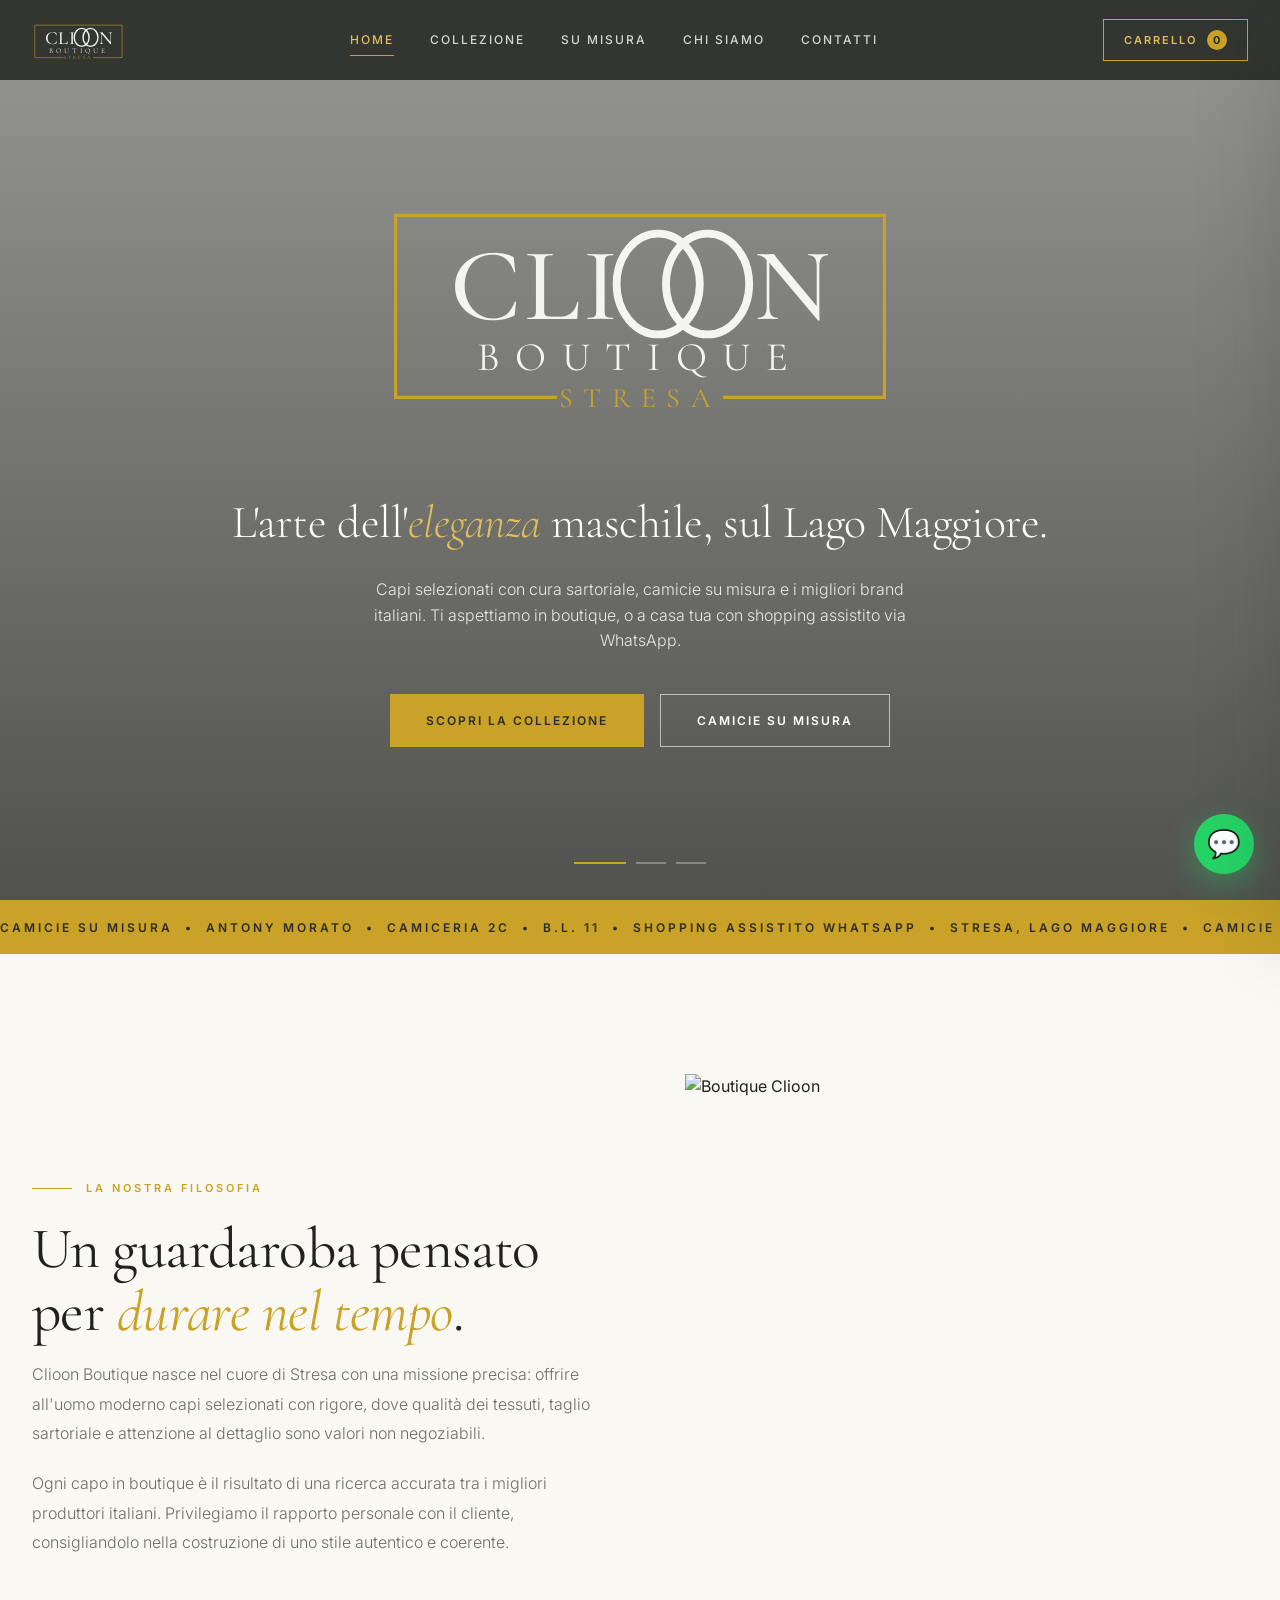
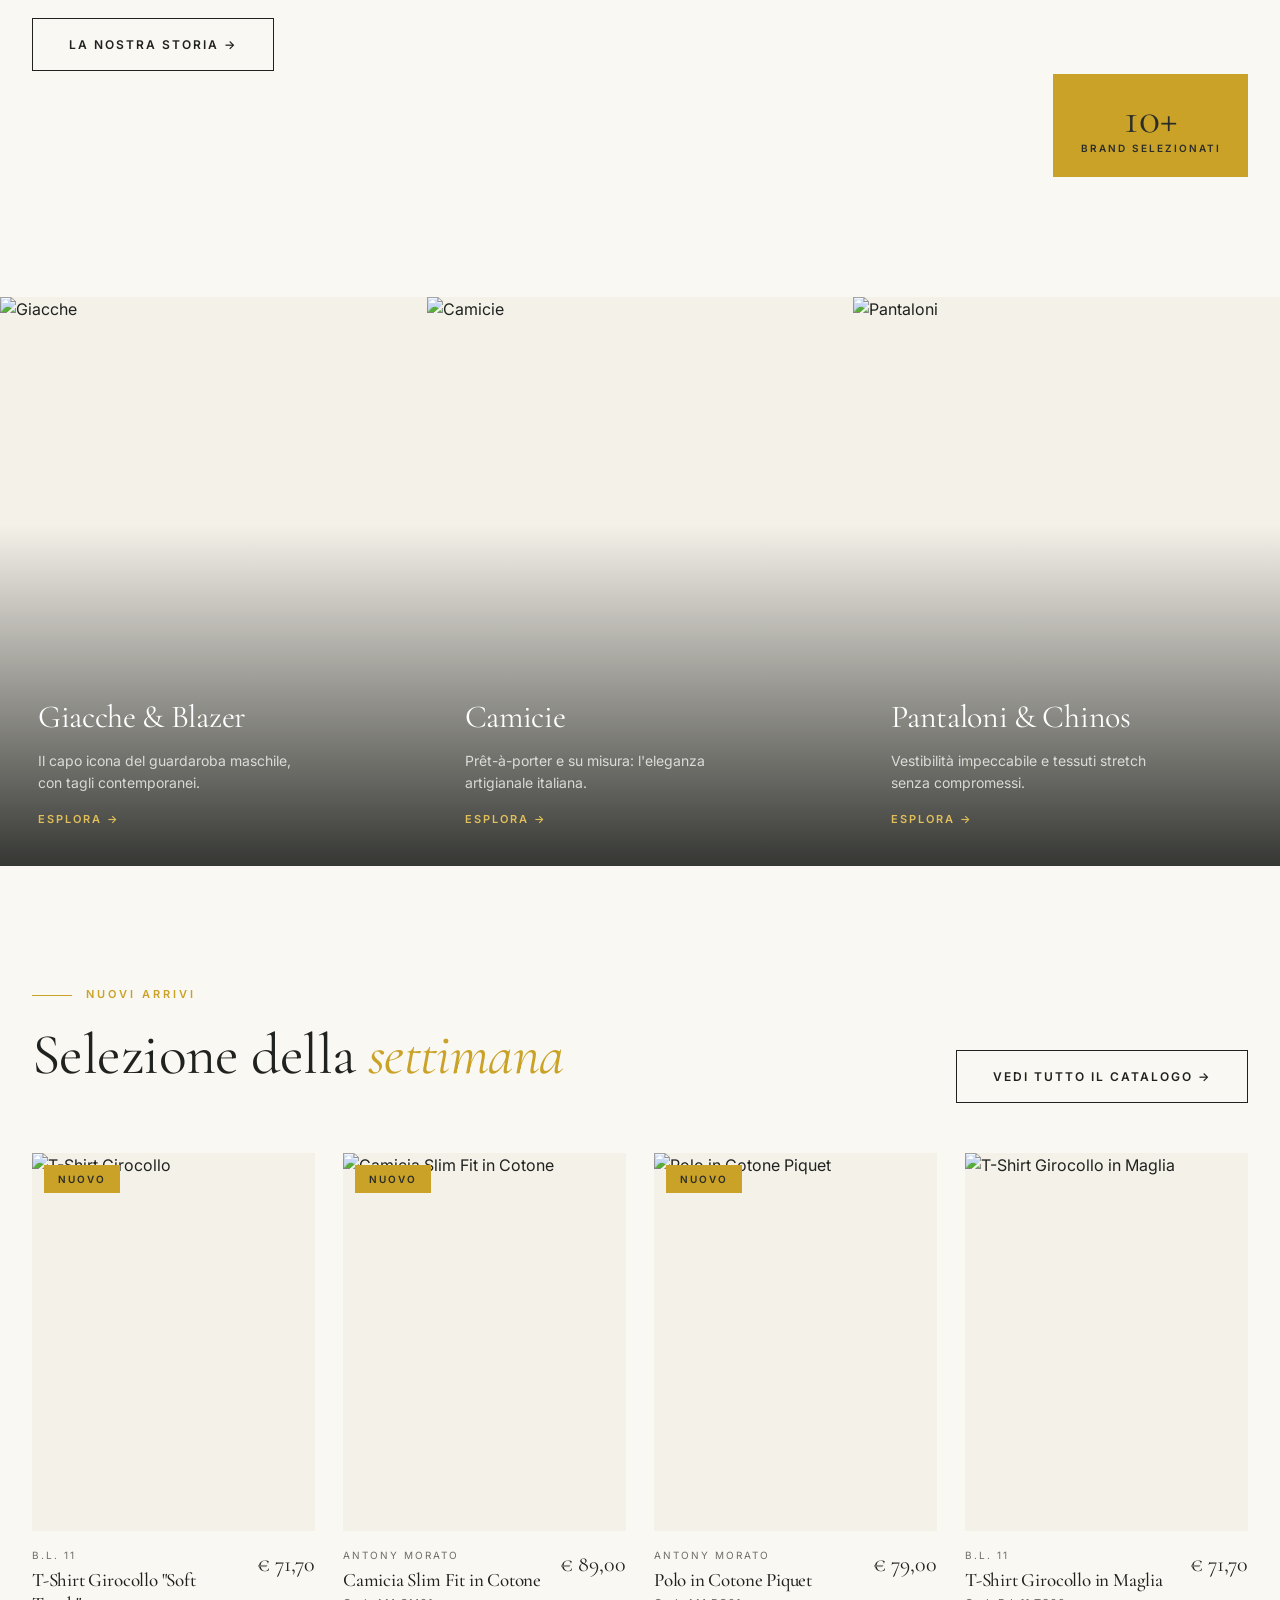
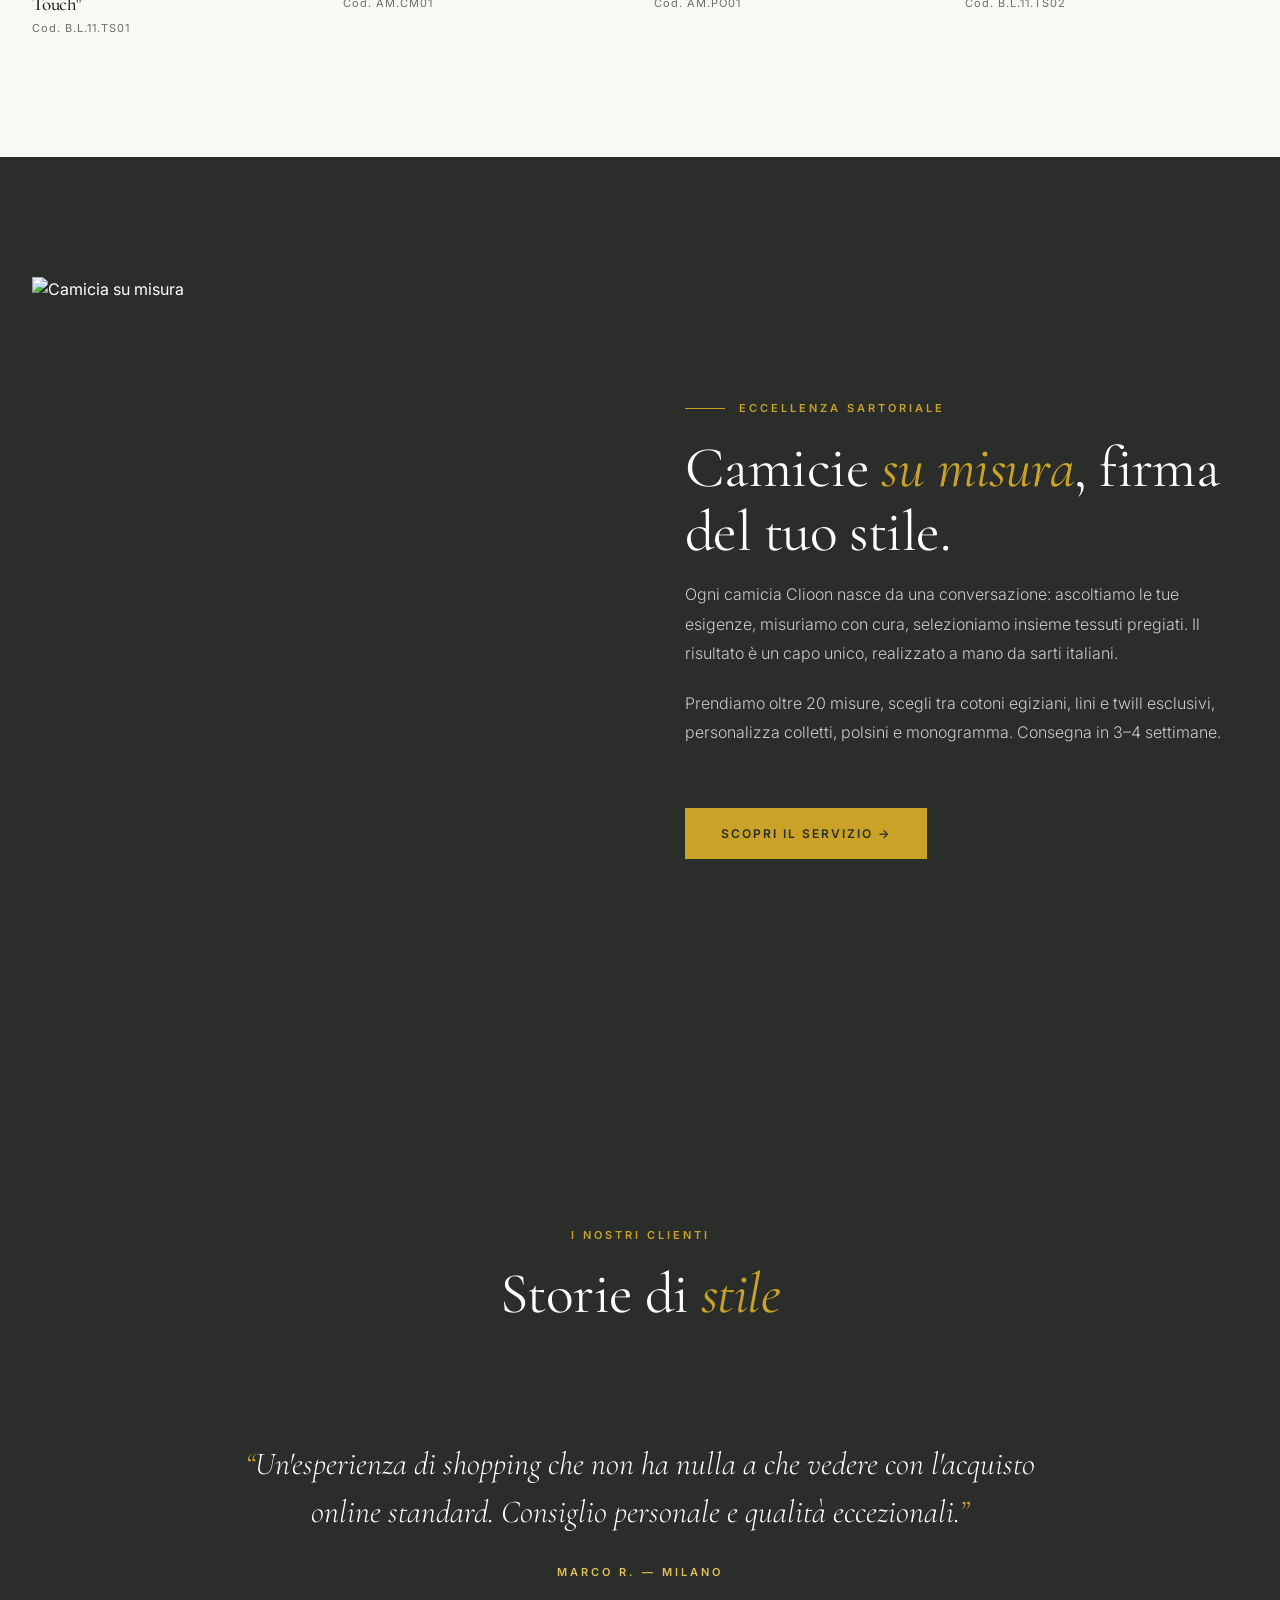
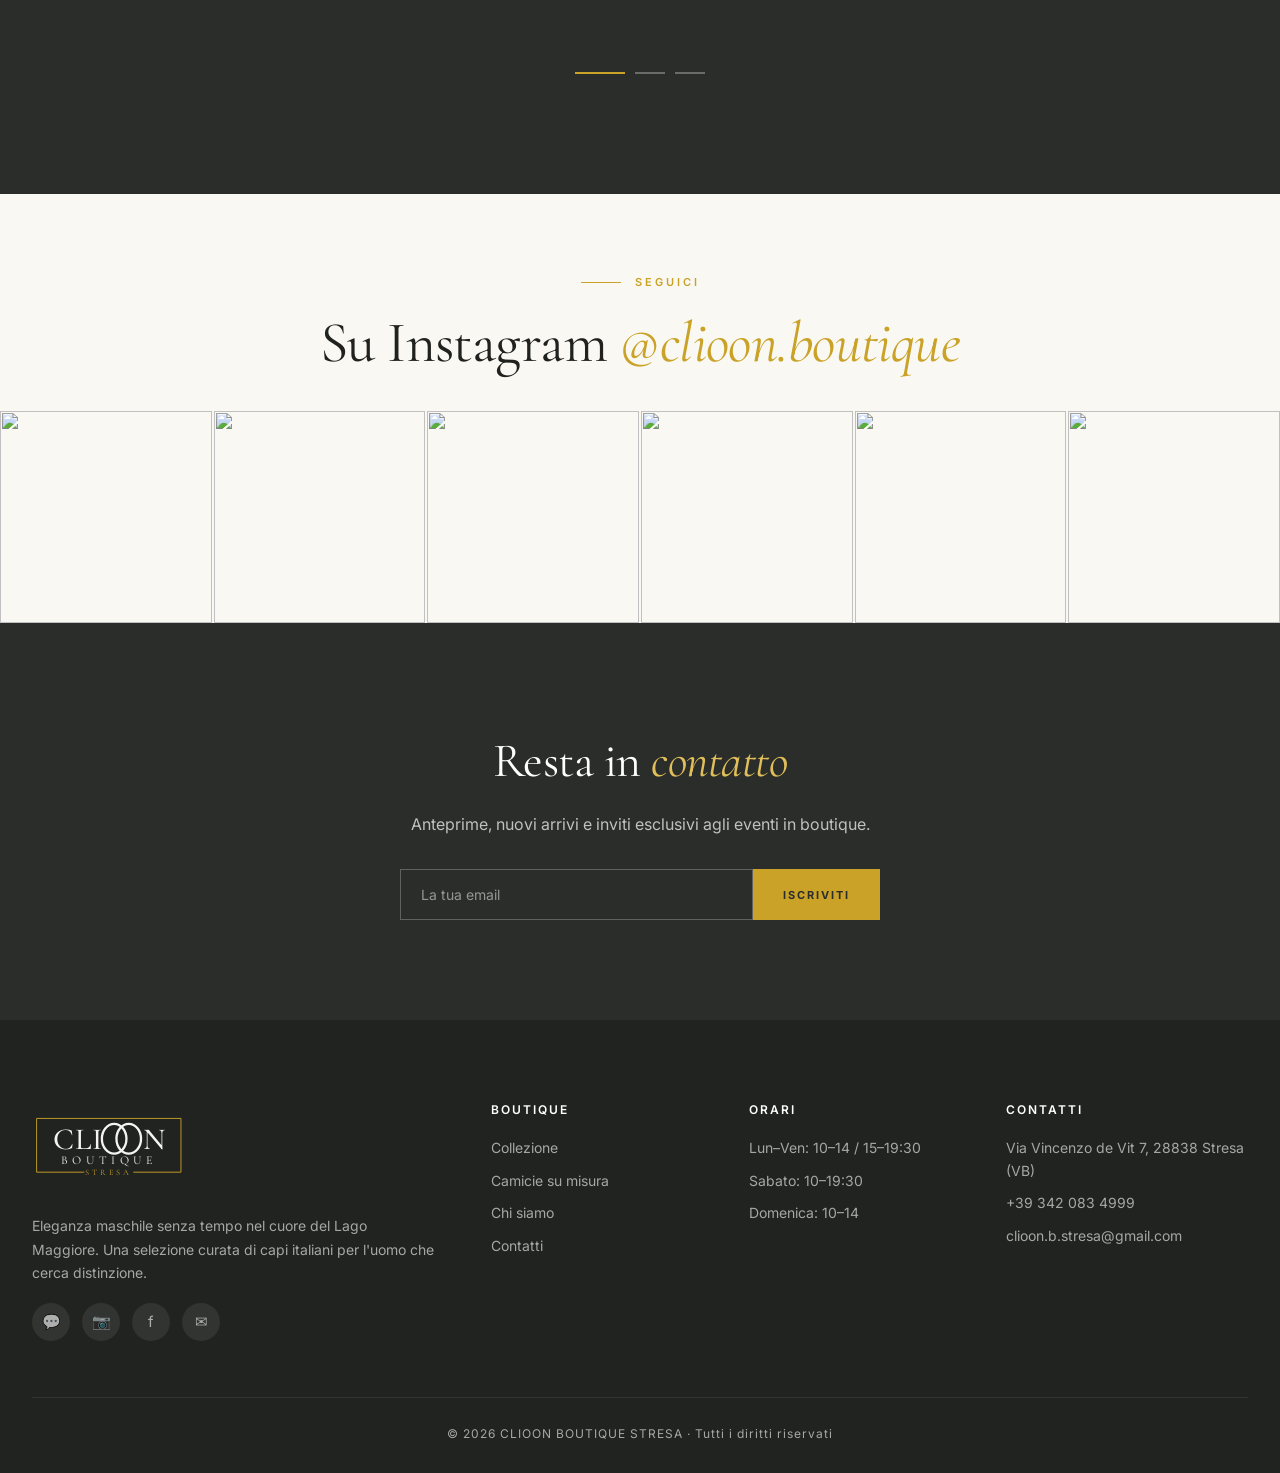
==== index.html @ 9f64870f "Sito Clioon Boutique" ====
<!DOCTYPE html>
<html lang="it">
<head>
<meta charset="UTF-8"><meta name="viewport" content="width=device-width, initial-scale=1.0">
<title>Clioon Boutique Stresa — Eleganza Maschile sul Lago Maggiore</title>
<meta name="description" content="Clioon Boutique a Stresa: camicie su misura, Antony Morato, Camiceria 2C. Shopping assistito via WhatsApp.">
<link rel="preconnect" href="https://fonts.googleapis.com"><link rel="preconnect" href="https://fonts.gstatic.com" crossorigin>
<link href="https://fonts.googleapis.com/css2?family=Cormorant+Garamond:ital,wght@0,300;0,400;0,500;0,600;1,400&family=Inter:wght@300;400;500;600;700&display=swap" rel="stylesheet">
<link rel="stylesheet" href="css/style.css">
</head>
<body data-page="home">

<header class="hero">
  <div class="hero-slide active" style="background-image:url('https://images.unsplash.com/photo-1490114538077-0a7f8cb49891?w=1920&auto=format&fit=crop&q=80')"></div>
  <div class="hero-slide" style="background-image:url('https://images.unsplash.com/photo-1617137968427-85924c800a22?w=1920&auto=format&fit=crop&q=80')"></div>
  <div class="hero-slide" style="background-image:url('https://images.unsplash.com/photo-1558769132-cb1aea458c5e?w=1920&auto=format&fit=crop&q=80')"></div>
  <div class="container hero-content">
    <div class="hero-logo" data-logo></div>
    <h1>L'arte dell'<em>eleganza</em> maschile, sul Lago Maggiore.</h1>
    <p>Capi selezionati con cura sartoriale, camicie su misura e i migliori brand italiani. Ti aspettiamo in boutique, o a casa tua con shopping assistito via WhatsApp.</p>
    <div class="hero-buttons">
      <a href="shop.html" class="btn btn-gold">Scopri la Collezione</a>
      <a href="su-misura.html" class="btn btn-outline-w">Camicie su Misura</a>
    </div>
  </div>
  <div class="hero-indicator" id="heroIndicator"><span class="active"></span><span></span><span></span></div>
</header>

<div class="marquee"><div class="marquee-track">
  Camicie su misura &nbsp;•&nbsp; Antony Morato &nbsp;•&nbsp; Camiceria 2C &nbsp;•&nbsp; B.L. 11 &nbsp;•&nbsp; Shopping assistito WhatsApp &nbsp;•&nbsp; Stresa, Lago Maggiore &nbsp;•&nbsp;
  Camicie su misura &nbsp;•&nbsp; Antony Morato &nbsp;•&nbsp; Camiceria 2C &nbsp;•&nbsp; B.L. 11 &nbsp;•&nbsp; Shopping assistito WhatsApp &nbsp;•&nbsp; Stresa, Lago Maggiore &nbsp;•&nbsp;
</div></div>

<section class="section reveal">
  <div class="container split">
    <div class="split-text">
      <span class="eyebrow-line">La nostra filosofia</span>
      <h2 class="section-title">Un guardaroba pensato per <em>durare nel tempo</em>.</h2>
      <p>Clioon Boutique nasce nel cuore di Stresa con una missione precisa: offrire all'uomo moderno capi selezionati con rigore, dove qualità dei tessuti, taglio sartoriale e attenzione al dettaglio sono valori non negoziabili.</p>
      <p>Ogni capo in boutique è il risultato di una ricerca accurata tra i migliori produttori italiani. Privilegiamo il rapporto personale con il cliente, consigliandolo nella costruzione di uno stile autentico e coerente.</p>
      <a href="chi-siamo.html" class="btn btn-ghost mt40">La nostra storia →</a>
    </div>
    <div class="split-img">
      <img src="https://images.unsplash.com/photo-1507680434567-5739c013f6e9?w=900&auto=format&fit=crop&q=80" alt="Boutique Clioon">
      <div class="split-badge"><div class="big">10+</div><div class="small">Brand Selezionati</div></div>
    </div>
  </div>
</section>

<section class="reveal" style="background:var(--cream)">
  <div class="pillars">
    <a class="pillar" href="shop.html?cat=Giacche">
      <img src="https://images.unsplash.com/photo-1594938298603-c8148c4dae35?w=800&auto=format&fit=crop&q=80" alt="Giacche">
      <div class="pillar-overlay"><h3>Giacche & Blazer</h3><p>Il capo icona del guardaroba maschile, con tagli contemporanei.</p><span class="pillar-link">Esplora</span></div></a>
    <a class="pillar" href="shop.html?cat=Camicie">
      <img src="https://images.unsplash.com/photo-1603252109303-2751441dd157?w=800&auto=format&fit=crop&q=80" alt="Camicie">
      <div class="pillar-overlay"><h3>Camicie</h3><p>Prêt-à-porter e su misura: l'eleganza artigianale italiana.</p><span class="pillar-link">Esplora</span></div></a>
    <a class="pillar" href="shop.html?cat=Pantaloni">
      <img src="https://images.unsplash.com/photo-1473966968600-fa801b869a1a?w=800&auto=format&fit=crop&q=80" alt="Pantaloni">
      <div class="pillar-overlay"><h3>Pantaloni & Chinos</h3><p>Vestibilità impeccabile e tessuti stretch senza compromessi.</p><span class="pillar-link">Esplora</span></div></a>
  </div>
</section>

<section class="section reveal">
  <div class="container">
    <div style="display:flex;justify-content:space-between;align-items:flex-end;flex-wrap:wrap;gap:20px;margin-bottom:50px">
      <div><span class="eyebrow-line">Nuovi arrivi</span><h2 class="section-title">Selezione della <em>settimana</em></h2></div>
      <a href="shop.html" class="btn btn-ghost">Vedi tutto il catalogo →</a>
    </div>
    <div class="products-grid" id="featuredGrid"></div>
  </div>
</section>

<section class="section reveal" style="background:var(--charcoal);color:#fff">
  <div class="container split">
    <div class="split-img"><img src="https://images.unsplash.com/photo-1598033129183-c4f50c736f10?w=900&auto=format&fit=crop&q=80" alt="Camicia su misura"></div>
    <div class="split-text">
      <span class="eyebrow-line">Eccellenza sartoriale</span>
      <h2 class="section-title" style="color:#fff">Camicie <em>su misura</em>, firma del tuo stile.</h2>
      <p style="color:rgba(255,255,255,.75)">Ogni camicia Clioon nasce da una conversazione: ascoltiamo le tue esigenze, misuriamo con cura, selezioniamo insieme tessuti pregiati. Il risultato è un capo unico, realizzato a mano da sarti italiani.</p>
      <p style="color:rgba(255,255,255,.75)">Prendiamo oltre 20 misure, scegli tra cotoni egiziani, lini e twill esclusivi, personalizza colletti, polsini e monogramma. Consegna in 3–4 settimane.</p>
      <a href="su-misura.html" class="btn btn-gold mt40">Scopri il servizio →</a>
    </div>
  </div>
</section>

<section class="section testimonials reveal">
  <div class="container">
    <span class="eyebrow">I nostri clienti</span>
    <h2 class="section-title" style="color:#fff">Storie di <em>stile</em></h2>
    <div class="testimonial-slider mt60">
      <div class="testimonial active"><p class="testimonial-quote">Un'esperienza di shopping che non ha nulla a che vedere con l'acquisto online standard. Consiglio personale e qualità eccezionali.</p><div class="testimonial-author">Marco R. — Milano</div></div>
      <div class="testimonial"><p class="testimonial-quote">Tre camicie su misura: vestibilità perfetta, tessuti e cura dei dettagli al di sopra delle aspettative.</p><div class="testimonial-author">Alessandro T. — Torino</div></div>
      <div class="testimonial"><p class="testimonial-quote">La boutique è un'oasi di buon gusto. Capi di questa qualità con un servizio così attento sono una rarità.</p><div class="testimonial-author">Davide B. — Stresa</div></div>
    </div>
    <div class="t-dots" id="tDots"><span class="active"></span><span></span><span></span></div>
  </div>
</section>

<section class="reveal" style="padding-top:80px">
  <div class="container center" style="margin-bottom:36px">
    <span class="eyebrow-line" style="justify-content:center">Seguici</span>
    <h2 class="section-title">Su Instagram <em>@clioon.boutique</em></h2>
  </div>
  <div class="insta-grid">
    <a class="insta-item" href="https://www.instagram.com/clioon.boutique/" target="_blank"><img src="https://images.unsplash.com/photo-1617137968427-85924c800a22?w=500&auto=format&fit=crop&q=80" alt=""></a>
    <a class="insta-item" href="https://www.instagram.com/clioon.boutique/" target="_blank"><img src="https://images.unsplash.com/photo-1552374196-1ab2a1c593e8?w=500&auto=format&fit=crop&q=80" alt=""></a>
    <a class="insta-item" href="https://www.instagram.com/clioon.boutique/" target="_blank"><img src="https://images.unsplash.com/photo-1593030761757-71fae45fa0e7?w=500&auto=format&fit=crop&q=80" alt=""></a>
    <a class="insta-item" href="https://www.instagram.com/clioon.boutique/" target="_blank"><img src="https://images.unsplash.com/photo-1594938298603-c8148c4dae35?w=500&auto=format&fit=crop&q=80" alt=""></a>
    <a class="insta-item" href="https://www.instagram.com/clioon.boutique/" target="_blank"><img src="https://images.unsplash.com/photo-1603252109303-2751441dd157?w=500&auto=format&fit=crop&q=80" alt=""></a>
    <a class="insta-item" href="https://www.instagram.com/clioon.boutique/" target="_blank"><img src="https://images.unsplash.com/photo-1620012253295-c15cc3e6f606?w=500&auto=format&fit=crop&q=80" alt=""></a>
  </div>
</section>

<section class="newsletter reveal">
  <div class="container">
    <h2>Resta in <em>contatto</em></h2>
    <p>Anteprime, nuovi arrivi e inviti esclusivi agli eventi in boutique.</p>
    <form class="newsletter-form" id="newsletterForm"><input type="email" placeholder="La tua email" required><button type="submit">Iscriviti</button></form>
  </div>
</section>

<script src="js/data.js"></script><script src="js/app.js"></script>
</body>
</html>
---- css/style.css ----
:root{
  --charcoal:#2b2d2a; --charcoal-2:#212320; --ink:#20221f;
  --gold:#c9a227; --gold-2:#e0be5a; --gold-dark:#a5851e;
  --cream:#f4f1e9; --paper:#faf8f2; --white:#ffffff;
  --gray:#6f6d68; --line:rgba(32,34,31,.1);
  --shadow-sm:0 4px 14px rgba(32,34,31,.06);
  --shadow-md:0 12px 40px rgba(32,34,31,.10);
  --shadow-lg:0 30px 80px rgba(32,34,31,.2);
}
*{box-sizing:border-box;margin:0;padding:0}
html{scroll-behavior:smooth}
body{font-family:'Inter',sans-serif;color:var(--ink);background:var(--paper);line-height:1.6;overflow-x:hidden}
h1,h2,h3,h4{font-family:'Cormorant Garamond',serif;font-weight:400;letter-spacing:-.01em}
a{color:inherit;text-decoration:none;transition:color .2s}
img{max-width:100%;display:block}
.container{max-width:1360px;margin:0 auto;padding:0 32px}
.eyebrow{display:inline-block;font-size:11px;letter-spacing:3px;text-transform:uppercase;color:var(--gold);font-weight:600;margin-bottom:18px}
.eyebrow-line{display:flex;align-items:center;gap:14px;font-size:11px;letter-spacing:3px;text-transform:uppercase;color:var(--gold);font-weight:600;margin-bottom:20px}
.eyebrow-line::before{content:"";width:40px;height:1px;background:var(--gold)}
.section{padding:120px 0}
.section-title{font-size:clamp(36px,4.5vw,58px);line-height:1.1;margin-bottom:16px}
.section-title em{color:var(--gold);font-style:italic}
.section-sub{color:var(--gray);max-width:560px;font-weight:300}

/* ============ NAV ============ */
.nav{position:fixed;top:0;left:0;right:0;z-index:100;background:rgba(43,45,42,.92);backdrop-filter:blur(14px);padding:14px 0;transition:all .35s}
.nav.scrolled{background:rgba(33,35,32,.98);box-shadow:var(--shadow-md)}
.nav-inner{display:flex;align-items:center;justify-content:space-between;gap:20px}
.nav-logo img,.nav-logo svg{height:52px;width:auto;display:block}
.nav-links{display:flex;gap:36px}
.nav-links a{color:rgba(255,255,255,.8);font-size:12px;font-weight:500;letter-spacing:2px;text-transform:uppercase;position:relative;padding:6px 0}
.nav-links a::after{content:"";position:absolute;bottom:0;left:0;width:0;height:1px;background:var(--gold);transition:width .3s}
.nav-links a:hover,.nav-links a.active{color:var(--gold-2)}
.nav-links a:hover::after,.nav-links a.active::after{width:100%}
.nav-right{display:flex;align-items:center;gap:14px}
.cart-btn{background:transparent;border:1px solid var(--gold);color:var(--gold-2);padding:10px 20px;font-size:11px;font-weight:600;letter-spacing:2px;text-transform:uppercase;cursor:pointer;display:flex;align-items:center;gap:10px;transition:all .3s;font-family:inherit}
.cart-btn:hover{background:var(--gold);color:var(--charcoal)}
.cart-count{background:var(--gold);color:var(--charcoal);border-radius:50%;min-width:20px;height:20px;display:inline-flex;align-items:center;justify-content:center;font-size:11px;font-weight:700}
.menu-toggle{display:none;background:none;border:none;cursor:pointer;width:34px;height:26px;position:relative}
.menu-toggle span{position:absolute;left:0;right:0;height:2px;background:var(--gold-2);transition:all .3s}
.menu-toggle span:nth-child(1){top:2px}.menu-toggle span:nth-child(2){top:12px}.menu-toggle span:nth-child(3){top:22px}
.mmenu{position:fixed;inset:0;background:var(--charcoal-2);z-index:150;display:flex;flex-direction:column;align-items:center;justify-content:center;gap:8px;opacity:0;pointer-events:none;transition:opacity .35s}
.mmenu.open{opacity:1;pointer-events:all}
.mmenu a{color:var(--white);font-family:'Cormorant Garamond',serif;font-size:34px;padding:10px}
.mmenu a.active{color:var(--gold)}
.mmenu .mmenu-wa{margin-top:26px}
.mmenu-close{position:absolute;top:22px;right:26px;background:none;border:none;color:var(--gold-2);font-size:34px;cursor:pointer}

/* ============ HERO ============ */
.hero{height:100vh;min-height:680px;position:relative;overflow:hidden;color:var(--white);display:flex;align-items:center}
.hero-slide{position:absolute;inset:0;background-size:cover;background-position:center;opacity:0;transition:opacity 1.6s ease}
.hero-slide.active{opacity:1}
.hero-slide::after{content:"";position:absolute;inset:0;background:linear-gradient(to bottom,rgba(33,35,32,.45),rgba(33,35,32,.78))}
.hero-content{position:relative;z-index:2;text-align:center;width:100%}
.hero-logo img,.hero-logo svg{width:min(520px,78vw);margin:0 auto 34px}
.hero h1{font-size:clamp(30px,3.6vw,46px);font-weight:300;margin-bottom:18px}
.hero h1 em{color:var(--gold-2);font-style:italic}
.hero p{color:rgba(255,255,255,.85);max-width:560px;margin:0 auto 40px;font-weight:300}
.hero-buttons{display:flex;gap:16px;justify-content:center;flex-wrap:wrap}
.hero-indicator{position:absolute;bottom:36px;left:50%;transform:translateX(-50%);z-index:2;display:flex;gap:10px}
.hero-indicator span{width:30px;height:2px;background:rgba(255,255,255,.3);cursor:pointer;transition:all .3s}
.hero-indicator span.active{background:var(--gold);width:52px}

/* ============ BUTTONS ============ */
.btn{display:inline-flex;align-items:center;justify-content:center;gap:10px;padding:16px 36px;font-size:12px;font-weight:600;letter-spacing:2px;text-transform:uppercase;border:none;cursor:pointer;transition:all .3s;font-family:inherit}
.btn-gold{background:var(--gold);color:var(--charcoal)}
.btn-gold:hover{background:var(--gold-2);transform:translateY(-2px)}
.btn-ink{background:var(--ink);color:var(--white)}
.btn-ink:hover{background:var(--gold);color:var(--charcoal)}
.btn-outline-w{background:transparent;color:var(--white);border:1px solid rgba(255,255,255,.6)}
.btn-outline-w:hover{background:var(--white);color:var(--ink)}
.btn-ghost{background:transparent;color:var(--ink);border:1px solid var(--ink)}
.btn-ghost:hover{background:var(--ink);color:var(--white)}
.btn-wa{background:#25D366;color:#fff}
.btn-wa:hover{background:#1ebe57}

/* ============ MARQUEE ============ */
.marquee{background:var(--gold);color:var(--charcoal);overflow:hidden;padding:14px 0;white-space:nowrap}
.marquee-track{display:inline-block;animation:marquee 28s linear infinite;font-size:12px;letter-spacing:3px;text-transform:uppercase;font-weight:600}
@keyframes marquee{from{transform:translateX(0)}to{transform:translateX(-50%)}}

/* ============ INTRO / SPLIT ============ */
.split{display:grid;grid-template-columns:1fr 1fr;gap:90px;align-items:center}
.split-text p{color:var(--gray);margin-bottom:20px;font-weight:300;font-size:16px;line-height:1.85}
.split-img{position:relative;aspect-ratio:4/5;overflow:hidden}
.split-img img{width:100%;height:100%;object-fit:cover;transition:transform 1.2s}
.split-img:hover img{transform:scale(1.05)}
.split-badge{position:absolute;bottom:-1px;right:-1px;background:var(--gold);color:var(--charcoal);padding:22px 28px;text-align:center}
.split-badge .big{font-family:'Cormorant Garamond',serif;font-size:44px;line-height:1}
.split-badge .small{font-size:10px;letter-spacing:2px;text-transform:uppercase;font-weight:600}

/* ============ PILLARS ============ */
.pillars{display:grid;grid-template-columns:repeat(3,1fr)}
.pillar{position:relative;aspect-ratio:3/4;overflow:hidden;cursor:pointer}
.pillar img{width:100%;height:100%;object-fit:cover;transition:transform .9s}
.pillar:hover img{transform:scale(1.08)}
.pillar-overlay{position:absolute;inset:0;background:linear-gradient(to top,rgba(33,35,32,.9),transparent 60%);display:flex;flex-direction:column;justify-content:flex-end;padding:38px;color:var(--white)}
.pillar h3{font-size:32px;margin-bottom:8px}
.pillar p{color:rgba(255,255,255,.75);font-size:14px;max-width:280px}
.pillar-link{margin-top:16px;color:var(--gold-2);font-size:11px;letter-spacing:2px;text-transform:uppercase;font-weight:600}
.pillar-link::after{content:" →"}

/* ============ PRODUCTS ============ */
.toolbar{display:flex;justify-content:space-between;gap:24px;align-items:center;flex-wrap:wrap;margin-bottom:26px}
.search-wrap{position:relative;flex:1;min-width:240px;max-width:420px}
.search-input{width:100%;padding:14px 20px 14px 46px;border:1px solid var(--line);background:var(--white);font-family:inherit;font-size:13px}
.search-input:focus{outline:none;border-color:var(--gold)}
.search-icon{position:absolute;left:18px;top:50%;transform:translateY(-50%);color:var(--gray)}
.sort-select{padding:14px 18px;border:1px solid var(--line);background:var(--white);font-family:inherit;font-size:13px;cursor:pointer}
.filters{display:flex;gap:8px;flex-wrap:wrap;margin-bottom:46px;padding-bottom:26px;border-bottom:1px solid var(--line)}
.filter-btn{background:transparent;border:1px solid transparent;padding:10px 20px;font-size:11px;font-weight:600;letter-spacing:1.5px;text-transform:uppercase;cursor:pointer;color:var(--gray);transition:all .25s;font-family:inherit}
.filter-btn:hover{color:var(--ink)}
.filter-btn.active{background:var(--ink);color:var(--white)}
.products-grid{display:grid;grid-template-columns:repeat(4,1fr);gap:44px 28px}
.product-card{display:flex;flex-direction:column;position:relative}
.product-image{aspect-ratio:3/4;background:var(--cream);overflow:hidden;position:relative;margin-bottom:16px}
.product-image img{width:100%;height:100%;object-fit:cover;transition:transform .8s}
.product-card:hover .product-image img{transform:scale(1.06)}
.product-badge{position:absolute;top:12px;left:12px;background:var(--charcoal);color:var(--gold-2);padding:6px 14px;font-size:10px;letter-spacing:2px;font-weight:600;text-transform:uppercase;z-index:2}
.product-badge.new{background:var(--gold);color:var(--charcoal)}
.product-badge.low{background:var(--cream);color:var(--ink);border:1px solid var(--ink)}
.product-add{background:var(--ink);color:var(--white);padding:14px;text-align:center;font-size:11px;letter-spacing:2px;text-transform:uppercase;font-weight:600;cursor:pointer;border:none;width:100%;font-family:inherit;transition:background .25s}
.product-add:hover{background:var(--gold);color:var(--charcoal)}
@media(hover:hover){
  .product-add{position:absolute;bottom:0;left:0;transform:translateY(100%);transition:transform .35s,background .25s;z-index:2}
  .product-card:hover .product-add{transform:translateY(0)}
}
.product-meta{display:flex;justify-content:space-between;gap:12px;align-items:flex-start}
.product-brand{font-size:10px;letter-spacing:2px;text-transform:uppercase;color:var(--gray);margin-bottom:5px}
.product-name{font-size:19px;line-height:1.3;margin-bottom:3px;font-weight:500}
.product-code{font-size:11px;color:var(--gray);letter-spacing:1px}
.product-stock{font-size:10px;color:var(--gold-dark);letter-spacing:1px;text-transform:uppercase;margin-top:6px;font-weight:600}
.product-price{font-family:'Cormorant Garamond',serif;font-size:22px;white-space:nowrap}
.no-results{grid-column:1/-1;text-align:center;padding:80px 20px;color:var(--gray)}

/* ============ PAGE HERO (sottopagine) ============ */
.page-hero{background:var(--charcoal);color:var(--white);padding:190px 0 90px;position:relative;overflow:hidden}
.page-hero::after{content:"";position:absolute;inset:0;background:radial-gradient(circle at 80% 20%,rgba(201,162,39,.12),transparent 55%);pointer-events:none}
.page-hero .crumb{font-size:11px;letter-spacing:3px;text-transform:uppercase;color:var(--gold-2);margin-bottom:20px;display:block}
.page-hero .crumb a{color:rgba(255,255,255,.55)}
.page-hero h1{font-size:clamp(44px,6vw,84px);line-height:1.05;margin-bottom:18px}
.page-hero h1 em{color:var(--gold-2);font-style:italic}
.page-hero p{color:rgba(255,255,255,.75);max-width:600px;font-weight:300}

/* ============ SU MISURA ============ */
.steps{list-style:none;counter-reset:step}
.steps li{display:flex;gap:28px;padding:26px 0;border-bottom:1px solid var(--line);align-items:flex-start}
.steps li:last-child{border:none}
.step-num{font-family:'Cormorant Garamond',serif;font-size:44px;color:var(--gold);font-style:italic;line-height:1;min-width:56px}
.step-content h4{font-size:22px;margin-bottom:6px}
.step-content p{color:var(--gray);font-size:14px;font-weight:300}
.fabrics{display:grid;grid-template-columns:repeat(4,1fr);gap:26px}
.fabric{background:var(--white);padding:34px 26px;text-align:center;box-shadow:var(--shadow-sm);transition:transform .3s}
.fabric:hover{transform:translateY(-6px)}
.fabric-swatch{width:86px;height:86px;border-radius:50%;margin:0 auto 20px;border:4px solid var(--cream);box-shadow:inset 0 0 0 1px var(--line)}
.fabric h4{font-size:21px;margin-bottom:8px}
.fabric p{font-size:13px;color:var(--gray)}
.faq{max-width:820px;margin:0 auto}
.faq details{border-bottom:1px solid var(--line);padding:22px 0}
.faq summary{cursor:pointer;font-family:'Cormorant Garamond',serif;font-size:22px;list-style:none;display:flex;justify-content:space-between;align-items:center}
.faq summary::after{content:"+";color:var(--gold);font-size:26px;transition:transform .3s}
.faq details[open] summary::after{transform:rotate(45deg)}
.faq p{color:var(--gray);padding-top:14px;font-size:15px;font-weight:300}

/* ============ CHI SIAMO ============ */
.timeline{position:relative;max-width:760px;margin:0 auto;padding-left:30px}
.timeline::before{content:"";position:absolute;left:0;top:6px;bottom:6px;width:1px;background:var(--gold)}
.timeline-item{position:relative;padding:0 0 46px 34px}
.timeline-item::before{content:"";position:absolute;left:-5px;top:8px;width:11px;height:11px;border-radius:50%;background:var(--gold)}
.timeline-year{font-family:'Cormorant Garamond',serif;font-size:30px;color:var(--gold);font-style:italic;margin-bottom:6px}
.timeline-item h4{font-size:22px;margin-bottom:8px}
.timeline-item p{color:var(--gray);font-size:15px;font-weight:300}
.values{display:grid;grid-template-columns:repeat(3,1fr);gap:30px}
.value-card{background:var(--white);padding:44px 34px;box-shadow:var(--shadow-sm);border-top:3px solid var(--gold)}
.value-card h4{font-size:24px;margin-bottom:12px}
.value-card p{color:var(--gray);font-size:14px;font-weight:300}
.brands-grid{display:grid;grid-template-columns:repeat(3,1fr);gap:30px}
.brand-card{background:var(--charcoal);color:var(--white);padding:50px 38px;position:relative;overflow:hidden;transition:transform .3s}
.brand-card:hover{transform:translateY(-6px)}
.brand-card h3{font-size:32px;margin-bottom:14px}
.brand-card h3 em{color:var(--gold-2);font-style:italic}
.brand-card p{color:rgba(255,255,255,.7);font-size:14px;font-weight:300;margin-bottom:20px}
.brand-tag{font-size:10px;letter-spacing:2px;text-transform:uppercase;color:var(--gold);font-weight:600}
.lookbook-mosaic{display:grid;grid-template-columns:repeat(12,1fr);grid-auto-rows:150px;gap:12px}
.lb{overflow:hidden;position:relative}
.lb img{width:100%;height:100%;object-fit:cover;transition:transform 1s}
.lb:hover img{transform:scale(1.08)}
.lb-cap{position:absolute;inset:0;background:linear-gradient(to top,rgba(33,35,32,.8),transparent 55%);opacity:0;transition:opacity .4s;display:flex;align-items:flex-end;padding:22px;color:var(--white)}
.lb:hover .lb-cap{opacity:1}
.lb-cap h4{font-size:20px}.lb-cap p{font-size:12px;color:var(--gold-2)}
.l1{grid-column:span 5;grid-row:span 3}.l2{grid-column:span 4;grid-row:span 2}.l3{grid-column:span 3;grid-row:span 2}
.l4{grid-column:span 3;grid-row:span 2}.l5{grid-column:span 4;grid-row:span 2}.l6{grid-column:span 4;grid-row:span 2}.l7{grid-column:span 4;grid-row:span 2}

/* ============ CONTATTI ============ */
.contact-cards{display:grid;grid-template-columns:repeat(3,1fr);gap:28px}
.c-card{background:var(--white);padding:44px 34px;box-shadow:var(--shadow-sm);text-align:center;transition:transform .3s}
.c-card:hover{transform:translateY(-5px)}
.c-icon{font-size:30px;color:var(--gold);margin-bottom:16px}
.c-card h4{font-size:23px;margin-bottom:10px}
.c-card p{color:var(--gray);font-size:14px;line-height:1.7}
.c-card a{color:var(--ink);font-weight:500}
.c-card a:hover{color:var(--gold-dark)}
.map-wrap{margin-top:70px;box-shadow:var(--shadow-md)}
.map-wrap iframe{width:100%;height:460px;border:0;display:block;filter:grayscale(25%)}

/* ============ TESTIMONIALS / INSTA / NEWSLETTER ============ */
.testimonials{background:var(--charcoal);color:var(--white);text-align:center}
.testimonial-slider{max-width:840px;margin:0 auto;position:relative;min-height:250px}
.testimonial{position:absolute;inset:0;opacity:0;transition:opacity .8s;display:flex;flex-direction:column;justify-content:center}
.testimonial.active{opacity:1}
.testimonial-quote{font-family:'Cormorant Garamond',serif;font-size:clamp(22px,2.6vw,32px);font-style:italic;font-weight:300;line-height:1.5;margin-bottom:28px}
.testimonial-quote::before{content:"“";color:var(--gold)}
.testimonial-quote::after{content:"”";color:var(--gold)}
.testimonial-author{font-size:11px;letter-spacing:3px;text-transform:uppercase;color:var(--gold-2);font-weight:600}
.t-dots{display:flex;justify-content:center;gap:10px;margin-top:36px}
.t-dots span{width:30px;height:2px;background:rgba(255,255,255,.3);cursor:pointer;transition:all .3s}
.t-dots span.active{background:var(--gold);width:50px}
.insta-grid{display:grid;grid-template-columns:repeat(6,1fr);gap:2px}
.insta-item{aspect-ratio:1;overflow:hidden;position:relative}
.insta-item img{width:100%;height:100%;object-fit:cover;transition:transform .6s}
.insta-item:hover img{transform:scale(1.1)}
.newsletter{background:var(--charcoal);color:var(--white);text-align:center;padding:100px 0}
.newsletter h2{font-size:clamp(32px,4vw,48px);margin-bottom:12px}
.newsletter h2 em{color:var(--gold-2)}
.newsletter p{color:rgba(255,255,255,.7);margin-bottom:32px}
.newsletter-form{max-width:480px;margin:0 auto;display:flex}
.newsletter-form input{flex:1;padding:16px 20px;border:1px solid rgba(255,255,255,.25);background:transparent;color:var(--white);font-family:inherit;font-size:14px}
.newsletter-form input::placeholder{color:rgba(255,255,255,.5)}
.newsletter-form input:focus{outline:none;border-color:var(--gold)}
.newsletter-form button{padding:16px 30px;background:var(--gold);color:var(--charcoal);border:none;cursor:pointer;font-weight:700;font-size:11px;letter-spacing:2px;text-transform:uppercase;font-family:inherit}

/* ============ FOOTER ============ */
footer{background:var(--charcoal-2);color:rgba(255,255,255,.6);padding:80px 0 30px}
.footer-grid{display:grid;grid-template-columns:2fr 1fr 1fr 1.2fr;gap:56px;margin-bottom:56px}
.footer-logo img,.footer-logo svg{height:86px;width:auto;margin-bottom:20px}
.footer-col p{font-size:14px;line-height:1.7;margin-bottom:18px}
.footer-col h4{color:var(--white);font-size:12px;letter-spacing:2px;text-transform:uppercase;margin-bottom:18px;font-family:'Inter',sans-serif;font-weight:600}
.footer-col ul{list-style:none}
.footer-col li{margin-bottom:10px;font-size:14px}
.footer-col a:hover{color:var(--gold-2)}
.social{display:flex;gap:12px;margin-top:18px}
.social a{width:38px;height:38px;border-radius:50%;background:rgba(255,255,255,.08);display:flex;align-items:center;justify-content:center;font-size:15px;transition:all .3s}
.social a:hover{background:var(--gold)}
.footer-bottom{border-top:1px solid rgba(255,255,255,.08);padding-top:26px;text-align:center;font-size:12px;letter-spacing:1px}

/* ============ CART / MODAL / TOAST ============ */
.cart-overlay{position:fixed;inset:0;background:rgba(33,35,32,.7);z-index:200;opacity:0;pointer-events:none;transition:opacity .4s;backdrop-filter:blur(4px)}
.cart-overlay.open{opacity:1;pointer-events:all}
.cart-drawer{position:fixed;top:0;right:0;height:100vh;width:480px;max-width:100vw;background:var(--paper);z-index:201;transform:translateX(100%);transition:transform .4s cubic-bezier(.2,.8,.2,1);display:flex;flex-direction:column;box-shadow:var(--shadow-lg)}
.cart-drawer.open{transform:translateX(0)}
.cart-header{padding:26px 30px;border-bottom:1px solid var(--line);display:flex;justify-content:space-between;align-items:center}
.cart-header h3{font-size:26px}
.cart-close{background:none;border:none;font-size:26px;cursor:pointer;color:var(--ink);width:38px;height:38px;border-radius:50%}
.cart-close:hover{background:var(--cream)}
.cart-items{flex:1;overflow-y:auto;padding:20px 30px}
.cart-empty{text-align:center;padding:60px 20px;color:var(--gray)}
.cart-empty-icon{font-family:'Cormorant Garamond',serif;font-size:70px;color:var(--line);font-style:italic;margin-bottom:14px}
.cart-item{display:grid;grid-template-columns:92px 1fr auto;gap:16px;padding:18px 0;border-bottom:1px solid var(--line)}
.cart-item-img{width:92px;height:118px;overflow:hidden;background:var(--cream)}
.cart-item-img img{width:100%;height:100%;object-fit:cover}
.cart-item-name{font-family:'Cormorant Garamond',serif;font-size:17px;font-weight:500;margin-bottom:3px}
.cart-item-code{font-size:11px;color:var(--gray);letter-spacing:1px;margin-bottom:8px}
.cart-item-price{font-weight:500;font-size:14px;margin-bottom:10px}
.qty-controls{display:flex;align-items:center;gap:8px}
.qty-btn{width:28px;height:28px;border:1px solid var(--line);background:var(--white);cursor:pointer;font-size:14px;color:var(--ink);display:flex;align-items:center;justify-content:center}
.qty-btn:hover{border-color:var(--gold);color:var(--gold-dark)}
.qty-value{font-size:14px;font-weight:600;min-width:26px;text-align:center}
.cart-item-remove{background:none;border:none;color:var(--gray);cursor:pointer;font-size:14px;padding:4px}
.cart-item-remove:hover{color:#b84a3e}
.cart-footer{padding:26px 30px;border-top:1px solid var(--line);background:var(--cream)}
.cart-total{display:flex;justify-content:space-between;align-items:baseline;margin-bottom:18px}
.cart-total-label{font-size:12px;letter-spacing:2px;text-transform:uppercase;color:var(--gray)}
.cart-total-amount{font-family:'Cormorant Garamond',serif;font-size:32px;font-weight:500}
.checkout-btn{width:100%;padding:18px;background:var(--ink);color:var(--white);border:none;font-weight:600;letter-spacing:2px;text-transform:uppercase;cursor:pointer;font-size:12px;font-family:inherit;transition:background .3s}
.checkout-btn:hover{background:var(--gold);color:var(--charcoal)}
.checkout-btn:disabled{background:var(--gray);cursor:not-allowed}
.modal{position:fixed;inset:0;z-index:300;background:rgba(33,35,32,.8);display:none;align-items:center;justify-content:center;padding:20px;backdrop-filter:blur(6px)}
.modal.open{display:flex;animation:fadeIn .3s}
@keyframes fadeIn{from{opacity:0}to{opacity:1}}
.modal-content{background:var(--paper);max-width:620px;width:100%;max-height:92vh;overflow-y:auto;padding:48px;position:relative;animation:slideUp .4s cubic-bezier(.2,.8,.2,1)}
@keyframes slideUp{from{transform:translateY(30px);opacity:0}to{transform:translateY(0);opacity:1}}
.modal-close{position:absolute;top:18px;right:18px;background:none;border:none;font-size:24px;cursor:pointer;color:var(--gray);width:36px;height:36px;border-radius:50%}
.modal-close:hover{background:var(--cream)}
.modal h3{font-size:32px;margin-bottom:8px}
.modal-subtitle{color:var(--gray);margin-bottom:28px;font-size:14px}
.form-group{margin-bottom:18px}
.form-group label{display:block;font-size:11px;font-weight:600;margin-bottom:8px;letter-spacing:2px;text-transform:uppercase}
.form-group input,.form-group textarea,.form-group select{width:100%;padding:14px 16px;border:1px solid var(--line);font-family:inherit;font-size:14px;background:var(--white)}
.form-group input:focus,.form-group textarea:focus,.form-group select:focus{outline:none;border-color:var(--gold)}
.form-group textarea{resize:vertical;min-height:88px}
.form-row{display:grid;grid-template-columns:1fr 1fr;gap:16px}
.order-summary{background:var(--cream);padding:22px;margin-bottom:26px}
.order-summary h4{font-size:22px;margin-bottom:14px}
.summary-row{display:flex;justify-content:space-between;font-size:13px;padding:5px 0;gap:14px}
.summary-row span:first-child{flex:1;color:var(--gray)}
.summary-row.total{border-top:1px solid var(--line);padding-top:12px;margin-top:12px;font-weight:600;font-size:15px}
.summary-row.total span:first-child{color:var(--ink)}
.summary-row.total span:last-child{font-family:'Cormorant Garamond',serif;font-size:24px}
.whatsapp-send{width:100%;padding:18px;background:#25D366;color:#fff;border:none;font-weight:600;letter-spacing:2px;text-transform:uppercase;cursor:pointer;font-size:13px;font-family:inherit;display:flex;align-items:center;justify-content:center;gap:10px;transition:background .3s}
.whatsapp-send:hover{background:#1ebe57}
.wa-float{position:fixed;bottom:26px;right:26px;z-index:50;width:60px;height:60px;border-radius:50%;background:#25D366;color:#fff;display:flex;align-items:center;justify-content:center;font-size:27px;box-shadow:0 10px 30px rgba(37,211,102,.4);transition:transform .3s}
.wa-float:hover{transform:scale(1.08)}
.toast{position:fixed;bottom:30px;left:50%;transform:translateX(-50%) translateY(100px);background:var(--ink);color:var(--white);padding:15px 30px;font-size:13px;z-index:500;opacity:0;transition:all .4s;box-shadow:var(--shadow-lg);display:flex;align-items:center;gap:12px}
.toast::before{content:"✓";color:var(--gold);font-weight:700}
.toast.show{opacity:1;transform:translateX(-50%) translateY(0)}
.reveal{opacity:0;transform:translateY(30px);transition:all 1s cubic-bezier(.2,.8,.2,1)}
.reveal.in{opacity:1;transform:translateY(0)}
.center{text-align:center}
.mt40{margin-top:40px}.mt60{margin-top:60px}.mt80{margin-top:80px}

/* ============ RESPONSIVE ============ */
@media(max-width:1024px){
  .products-grid{grid-template-columns:repeat(3,1fr)}
  .split{grid-template-columns:1fr;gap:50px}
  .pillars{grid-template-columns:1fr}
  .pillar{aspect-ratio:16/10}
  .fabrics,.values,.brands-grid,.contact-cards{grid-template-columns:1fr 1fr}
  .footer-grid{grid-template-columns:1fr 1fr;gap:40px}
  .lookbook-mosaic{grid-auto-rows:110px}
  .l1,.l2,.l3,.l4,.l5,.l6,.l7{grid-column:span 6}
  .l1{grid-row:span 3}
}
@media(max-width:768px){
  .container{padding:0 20px}
  .nav-links{display:none}
  .menu-toggle{display:block}
  .section{padding:80px 0}
  .products-grid{grid-template-columns:1fr 1fr;gap:30px 14px}
  .product-name{font-size:16px}
  .product-price{font-size:18px}
  .fabrics,.values,.brands-grid,.contact-cards,.footer-grid{grid-template-columns:1fr}
  .insta-grid{grid-template-columns:repeat(3,1fr)}
  .cart-drawer{width:100%}
  .newsletter-form{flex-direction:column;gap:10px}
  .form-row{grid-template-columns:1fr}
  .modal-content{padding:32px 22px}
  .page-hero{padding:150px 0 70px}
  .hero-logo img,.hero-logo svg{width:82vw}
}
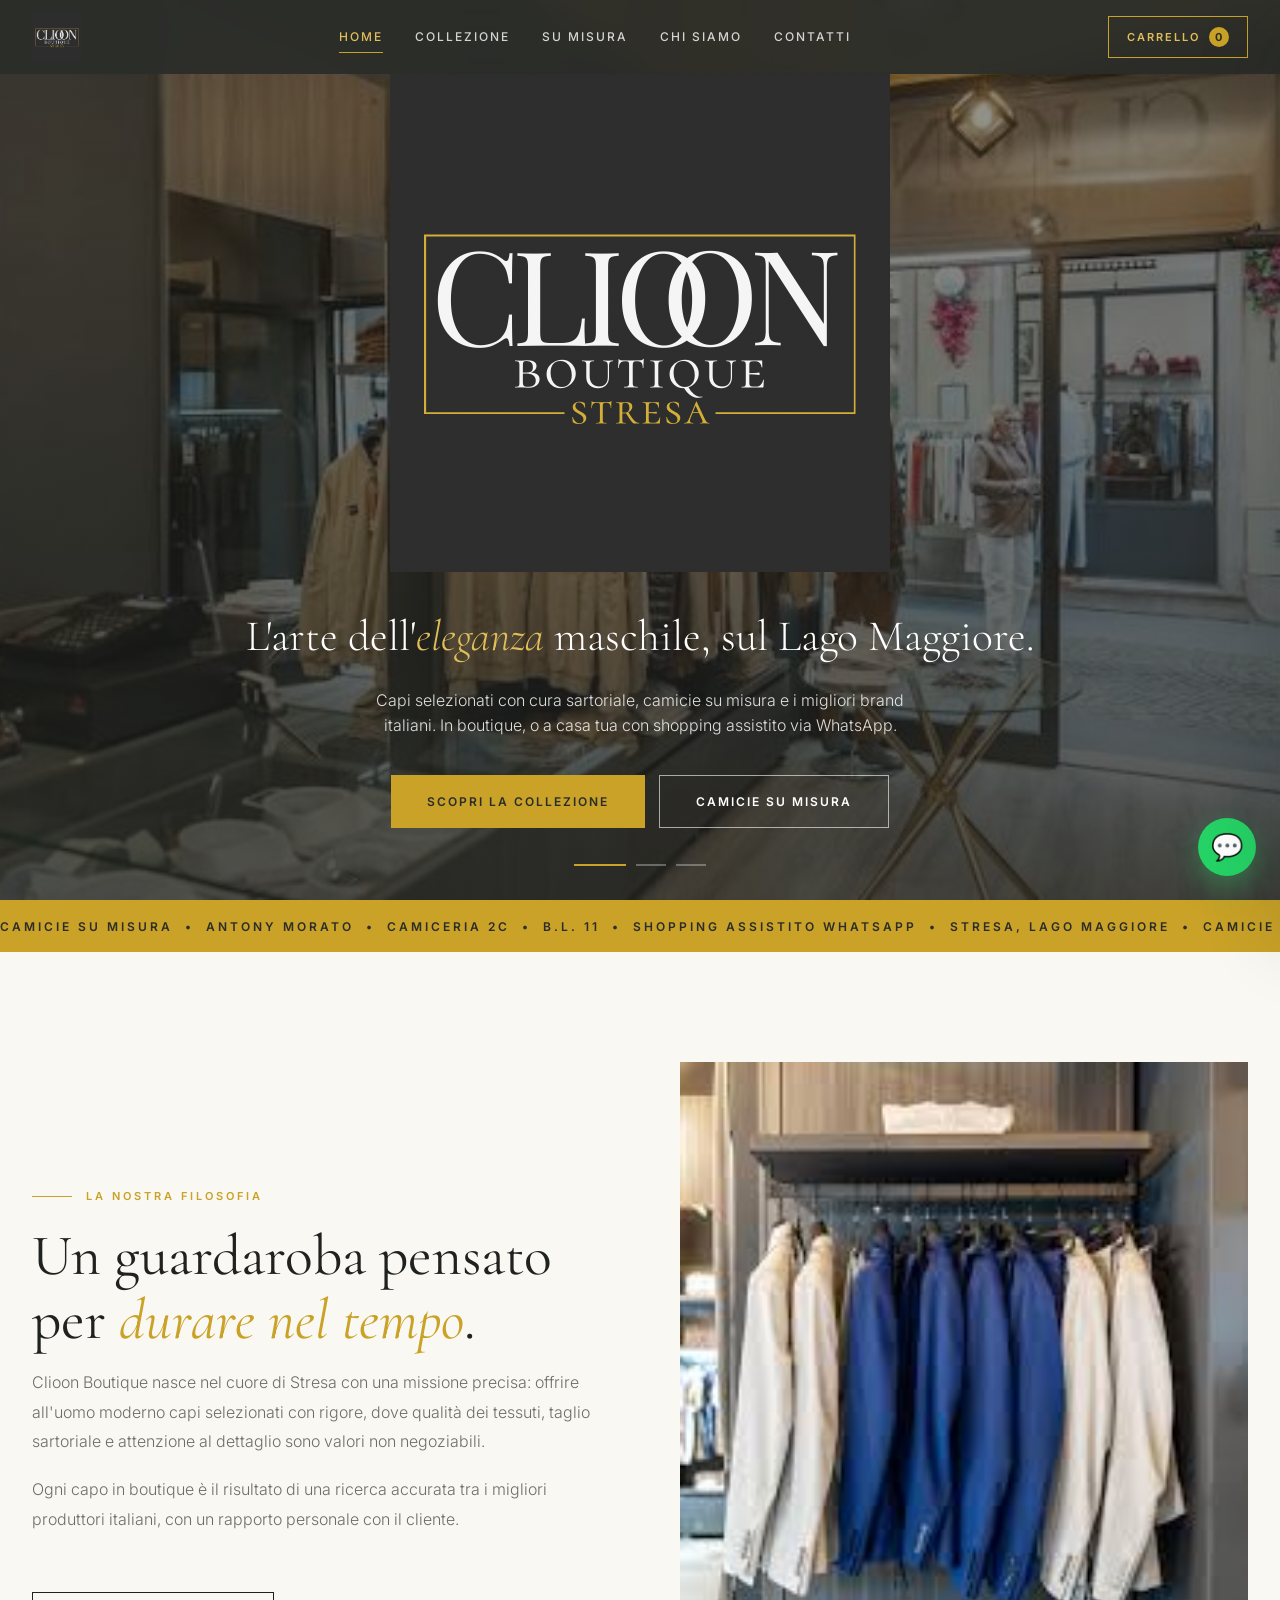
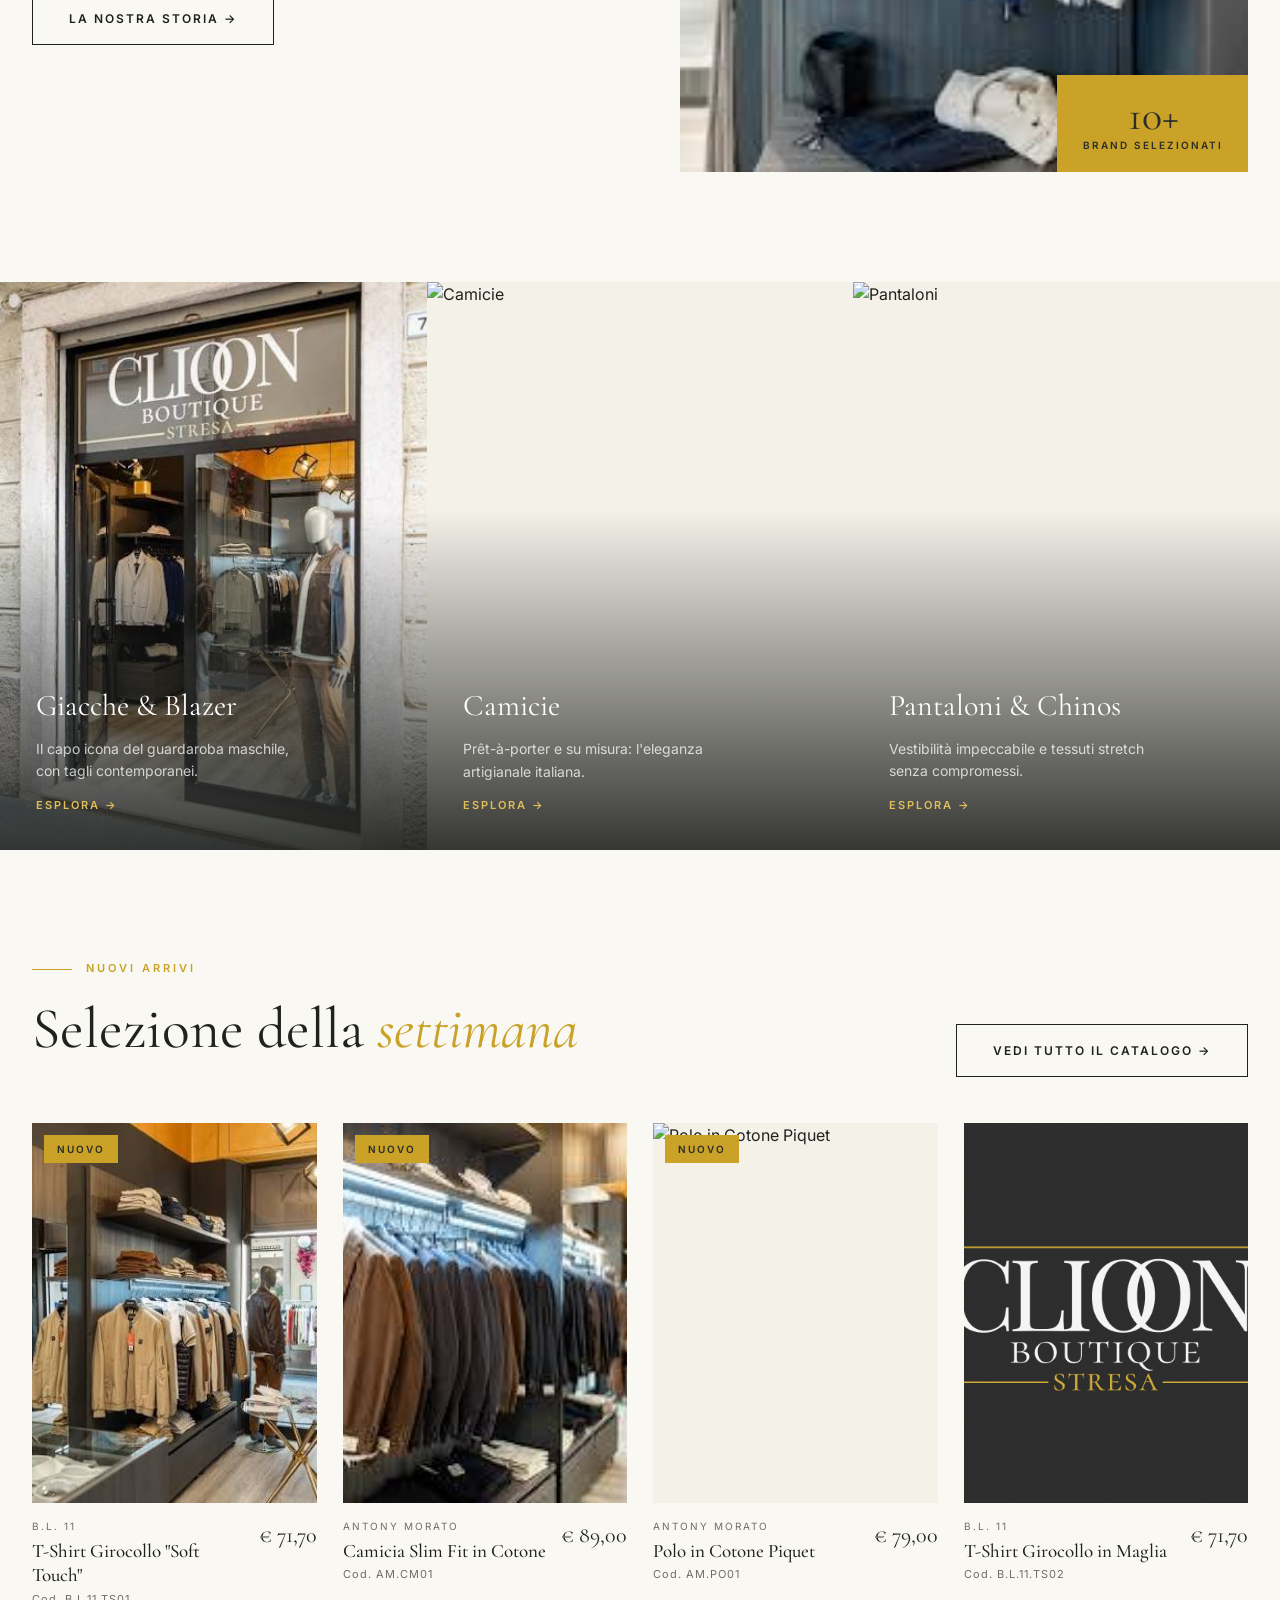
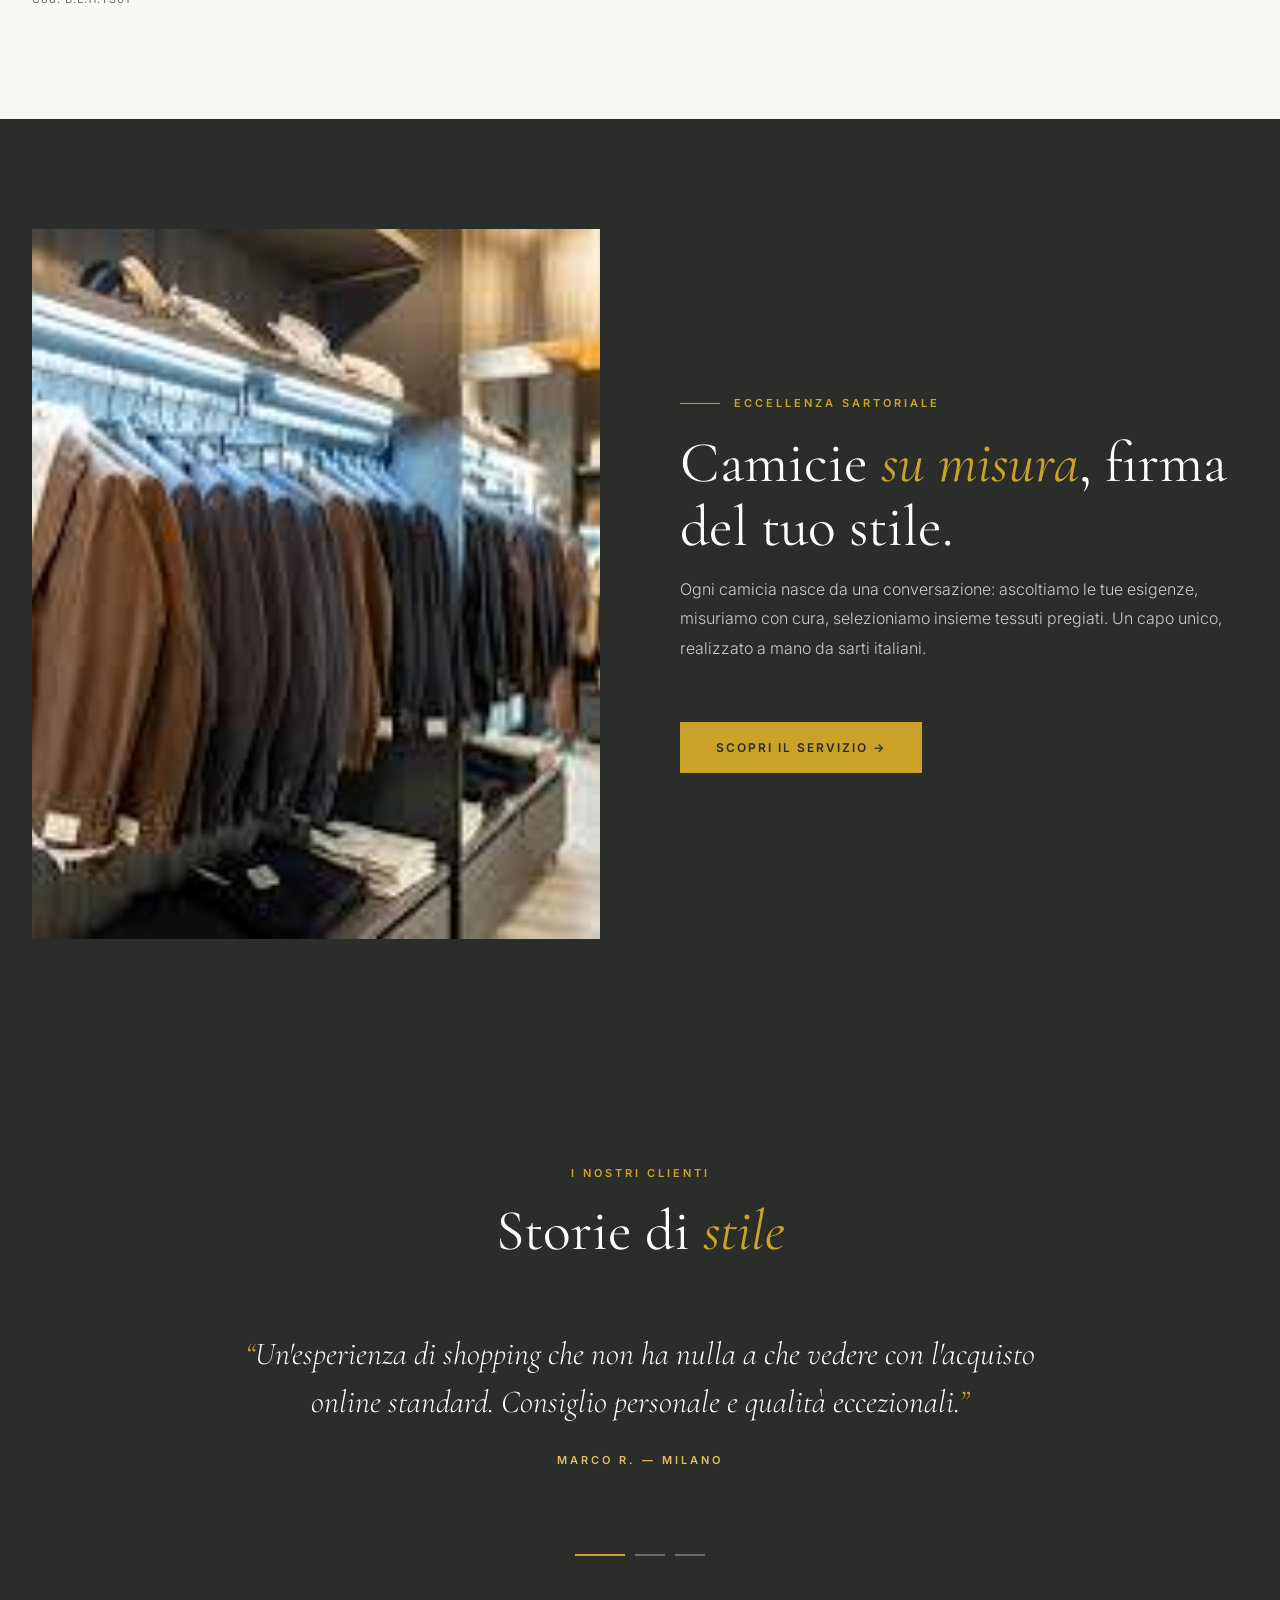
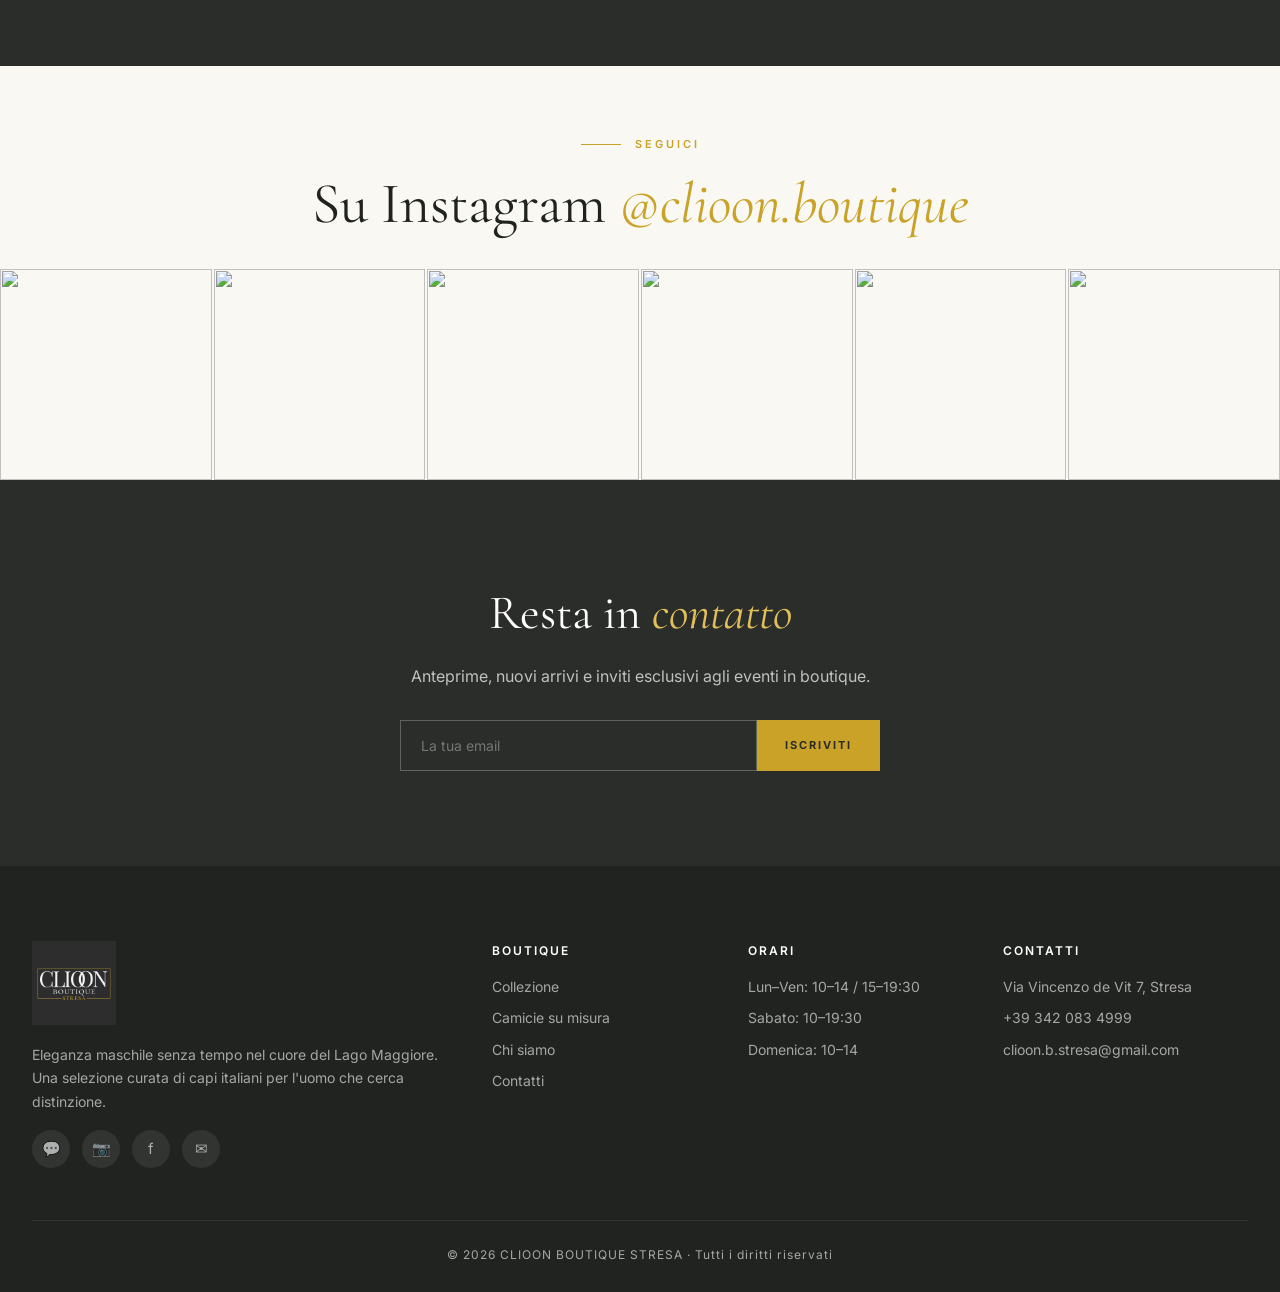
==== commit 368ca4a1: "Foto reali collegate" ====
--- a/index.html
+++ b/index.html
@@ -1,125 +1,820 @@
-<!DOCTYPE html>
-<html lang="it">
-<head>
-<meta charset="UTF-8"><meta name="viewport" content="width=device-width, initial-scale=1.0">
-<title>Clioon Boutique Stresa — Eleganza Maschile sul Lago Maggiore</title>
-<meta name="description" content="Clioon Boutique a Stresa: camicie su misura, Antony Morato, Camiceria 2C. Shopping assistito via WhatsApp.">
-<link rel="preconnect" href="https://fonts.googleapis.com"><link rel="preconnect" href="https://fonts.gstatic.com" crossorigin>
-<link href="https://fonts.googleapis.com/css2?family=Cormorant+Garamond:ital,wght@0,300;0,400;0,500;0,600;1,400&family=Inter:wght@300;400;500;600;700&display=swap" rel="stylesheet">
-<link rel="stylesheet" href="css/style.css">
-</head>
-<body data-page="home">
-
-<header class="hero">
-  <div class="hero-slide active" style="background-image:url('https://images.unsplash.com/photo-1490114538077-0a7f8cb49891?w=1920&auto=format&fit=crop&q=80')"></div>
-  <div class="hero-slide" style="background-image:url('https://images.unsplash.com/photo-1617137968427-85924c800a22?w=1920&auto=format&fit=crop&q=80')"></div>
-  <div class="hero-slide" style="background-image:url('https://images.unsplash.com/photo-1558769132-cb1aea458c5e?w=1920&auto=format&fit=crop&q=80')"></div>
-  <div class="container hero-content">
-    <div class="hero-logo" data-logo></div>
-    <h1>L'arte dell'<em>eleganza</em> maschile, sul Lago Maggiore.</h1>
-    <p>Capi selezionati con cura sartoriale, camicie su misura e i migliori brand italiani. Ti aspettiamo in boutique, o a casa tua con shopping assistito via WhatsApp.</p>
-    <div class="hero-buttons">
-      <a href="shop.html" class="btn btn-gold">Scopri la Collezione</a>
-      <a href="su-misura.html" class="btn btn-outline-w">Camicie su Misura</a>
-    </div>
-  </div>
-  <div class="hero-indicator" id="heroIndicator"><span class="active"></span><span></span><span></span></div>
-</header>
-
-<div class="marquee"><div class="marquee-track">
-  Camicie su misura &nbsp;•&nbsp; Antony Morato &nbsp;•&nbsp; Camiceria 2C &nbsp;•&nbsp; B.L. 11 &nbsp;•&nbsp; Shopping assistito WhatsApp &nbsp;•&nbsp; Stresa, Lago Maggiore &nbsp;•&nbsp;
-  Camicie su misura &nbsp;•&nbsp; Antony Morato &nbsp;•&nbsp; Camiceria 2C &nbsp;•&nbsp; B.L. 11 &nbsp;•&nbsp; Shopping assistito WhatsApp &nbsp;•&nbsp; Stresa, Lago Maggiore &nbsp;•&nbsp;
-</div></div>
-
-<section class="section reveal">
-  <div class="container split">
-    <div class="split-text">
-      <span class="eyebrow-line">La nostra filosofia</span>
-      <h2 class="section-title">Un guardaroba pensato per <em>durare nel tempo</em>.</h2>
-      <p>Clioon Boutique nasce nel cuore di Stresa con una missione precisa: offrire all'uomo moderno capi selezionati con rigore, dove qualità dei tessuti, taglio sartoriale e attenzione al dettaglio sono valori non negoziabili.</p>
-      <p>Ogni capo in boutique è il risultato di una ricerca accurata tra i migliori produttori italiani. Privilegiamo il rapporto personale con il cliente, consigliandolo nella costruzione di uno stile autentico e coerente.</p>
-      <a href="chi-siamo.html" class="btn btn-ghost mt40">La nostra storia →</a>
-    </div>
-    <div class="split-img">
-      <img src="https://images.unsplash.com/photo-1507680434567-5739c013f6e9?w=900&auto=format&fit=crop&q=80" alt="Boutique Clioon">
-      <div class="split-badge"><div class="big">10+</div><div class="small">Brand Selezionati</div></div>
-    </div>
-  </div>
-</section>
-
-<section class="reveal" style="background:var(--cream)">
-  <div class="pillars">
-    <a class="pillar" href="shop.html?cat=Giacche">
-      <img src="https://images.unsplash.com/photo-1594938298603-c8148c4dae35?w=800&auto=format&fit=crop&q=80" alt="Giacche">
-      <div class="pillar-overlay"><h3>Giacche & Blazer</h3><p>Il capo icona del guardaroba maschile, con tagli contemporanei.</p><span class="pillar-link">Esplora</span></div></a>
-    <a class="pillar" href="shop.html?cat=Camicie">
-      <img src="https://images.unsplash.com/photo-1603252109303-2751441dd157?w=800&auto=format&fit=crop&q=80" alt="Camicie">
-      <div class="pillar-overlay"><h3>Camicie</h3><p>Prêt-à-porter e su misura: l'eleganza artigianale italiana.</p><span class="pillar-link">Esplora</span></div></a>
-    <a class="pillar" href="shop.html?cat=Pantaloni">
-      <img src="https://images.unsplash.com/photo-1473966968600-fa801b869a1a?w=800&auto=format&fit=crop&q=80" alt="Pantaloni">
-      <div class="pillar-overlay"><h3>Pantaloni & Chinos</h3><p>Vestibilità impeccabile e tessuti stretch senza compromessi.</p><span class="pillar-link">Esplora</span></div></a>
-  </div>
-</section>
-
-<section class="section reveal">
-  <div class="container">
-    <div style="display:flex;justify-content:space-between;align-items:flex-end;flex-wrap:wrap;gap:20px;margin-bottom:50px">
-      <div><span class="eyebrow-line">Nuovi arrivi</span><h2 class="section-title">Selezione della <em>settimana</em></h2></div>
-      <a href="shop.html" class="btn btn-ghost">Vedi tutto il catalogo →</a>
-    </div>
-    <div class="products-grid" id="featuredGrid"></div>
-  </div>
-</section>
-
-<section class="section reveal" style="background:var(--charcoal);color:#fff">
-  <div class="container split">
-    <div class="split-img"><img src="https://images.unsplash.com/photo-1598033129183-c4f50c736f10?w=900&auto=format&fit=crop&q=80" alt="Camicia su misura"></div>
-    <div class="split-text">
-      <span class="eyebrow-line">Eccellenza sartoriale</span>
-      <h2 class="section-title" style="color:#fff">Camicie <em>su misura</em>, firma del tuo stile.</h2>
-      <p style="color:rgba(255,255,255,.75)">Ogni camicia Clioon nasce da una conversazione: ascoltiamo le tue esigenze, misuriamo con cura, selezioniamo insieme tessuti pregiati. Il risultato è un capo unico, realizzato a mano da sarti italiani.</p>
-      <p style="color:rgba(255,255,255,.75)">Prendiamo oltre 20 misure, scegli tra cotoni egiziani, lini e twill esclusivi, personalizza colletti, polsini e monogramma. Consegna in 3–4 settimane.</p>
-      <a href="su-misura.html" class="btn btn-gold mt40">Scopri il servizio →</a>
-    </div>
-  </div>
-</section>
-
-<section class="section testimonials reveal">
-  <div class="container">
-    <span class="eyebrow">I nostri clienti</span>
-    <h2 class="section-title" style="color:#fff">Storie di <em>stile</em></h2>
-    <div class="testimonial-slider mt60">
-      <div class="testimonial active"><p class="testimonial-quote">Un'esperienza di shopping che non ha nulla a che vedere con l'acquisto online standard. Consiglio personale e qualità eccezionali.</p><div class="testimonial-author">Marco R. — Milano</div></div>
-      <div class="testimonial"><p class="testimonial-quote">Tre camicie su misura: vestibilità perfetta, tessuti e cura dei dettagli al di sopra delle aspettative.</p><div class="testimonial-author">Alessandro T. — Torino</div></div>
-      <div class="testimonial"><p class="testimonial-quote">La boutique è un'oasi di buon gusto. Capi di questa qualità con un servizio così attento sono una rarità.</p><div class="testimonial-author">Davide B. — Stresa</div></div>
-    </div>
-    <div class="t-dots" id="tDots"><span class="active"></span><span></span><span></span></div>
-  </div>
-</section>
-
-<section class="reveal" style="padding-top:80px">
-  <div class="container center" style="margin-bottom:36px">
-    <span class="eyebrow-line" style="justify-content:center">Seguici</span>
-    <h2 class="section-title">Su Instagram <em>@clioon.boutique</em></h2>
-  </div>
-  <div class="insta-grid">
-    <a class="insta-item" href="https://www.instagram.com/clioon.boutique/" target="_blank"><img src="https://images.unsplash.com/photo-1617137968427-85924c800a22?w=500&auto=format&fit=crop&q=80" alt=""></a>
-    <a class="insta-item" href="https://www.instagram.com/clioon.boutique/" target="_blank"><img src="https://images.unsplash.com/photo-1552374196-1ab2a1c593e8?w=500&auto=format&fit=crop&q=80" alt=""></a>
-    <a class="insta-item" href="https://www.instagram.com/clioon.boutique/" target="_blank"><img src="https://images.unsplash.com/photo-1593030761757-71fae45fa0e7?w=500&auto=format&fit=crop&q=80" alt=""></a>
-    <a class="insta-item" href="https://www.instagram.com/clioon.boutique/" target="_blank"><img src="https://images.unsplash.com/photo-1594938298603-c8148c4dae35?w=500&auto=format&fit=crop&q=80" alt=""></a>
-    <a class="insta-item" href="https://www.instagram.com/clioon.boutique/" target="_blank"><img src="https://images.unsplash.com/photo-1603252109303-2751441dd157?w=500&auto=format&fit=crop&q=80" alt=""></a>
-    <a class="insta-item" href="https://www.instagram.com/clioon.boutique/" target="_blank"><img src="https://images.unsplash.com/photo-1620012253295-c15cc3e6f606?w=500&auto=format&fit=crop&q=80" alt=""></a>
-  </div>
-</section>
-
-<section class="newsletter reveal">
-  <div class="container">
-    <h2>Resta in <em>contatto</em></h2>
-    <p>Anteprime, nuovi arrivi e inviti esclusivi agli eventi in boutique.</p>
-    <form class="newsletter-form" id="newsletterForm"><input type="email" placeholder="La tua email" required><button type="submit">Iscriviti</button></form>
-  </div>
-</section>
-
-<script src="js/data.js"></script><script src="js/app.js"></script>
-</body>
+<!DOCTYPE html>
+<html lang="it">
+<head>
+<meta charset="UTF-8"><meta name="viewport" content="width=device-width, initial-scale=1.0">
+<title>Clioon Boutique Stresa — Eleganza Maschile sul Lago Maggiore</title>
+<meta name="description" content="Clioon Boutique a Stresa: camicie su misura, Antony Morato, Camiceria 2C. Shopping assistito via WhatsApp.">
+<link rel="preconnect" href="https://fonts.googleapis.com"><link rel="preconnect" href="https://fonts.gstatic.com" crossorigin>
+<link href="https://fonts.googleapis.com/css2?family=Cormorant+Garamond:ital,wght@0,300;0,400;0,500;0,600;1,400&family=Inter:wght@300;400;500;600;700&display=swap" rel="stylesheet">
+<style>
+:root{--charcoal:#2b2d2a;--charcoal-2:#212320;--ink:#20221f;--gold:#c9a227;--gold-2:#e0be5a;--cream:#f4f1e9;--paper:#faf8f2;--white:#fff;--gray:#6f6d68;--line:rgba(32,34,31,.1);--shadow-md:0 12px 40px rgba(32,34,31,.10);--shadow-lg:0 30px 80px rgba(32,34,31,.2)}
+*{box-sizing:border-box;margin:0;padding:0}
+html{scroll-behavior:smooth}
+body{font-family:'Inter',sans-serif;color:var(--ink);background:var(--paper);line-height:1.6;overflow-x:hidden}
+h1,h2,h3,h4{font-family:'Cormorant Garamond',serif;font-weight:400}
+a{color:inherit;text-decoration:none}
+img{max-width:100%;display:block}
+.container{max-width:1360px;margin:0 auto;padding:0 32px}
+.eyebrow{display:inline-block;font-size:11px;letter-spacing:3px;text-transform:uppercase;color:var(--gold);font-weight:600;margin-bottom:18px}
+.eyebrow-line{display:flex;align-items:center;gap:14px;font-size:11px;letter-spacing:3px;text-transform:uppercase;color:var(--gold);font-weight:600;margin-bottom:20px}
+.eyebrow-line::before{content:"";width:40px;height:1px;background:var(--gold)}
+.section{padding:110px 0}
+.section-title{font-size:clamp(36px,4.5vw,58px);line-height:1.1;margin-bottom:16px}
+.section-title em{color:var(--gold);font-style:italic}
+.section-sub{color:var(--gray);max-width:560px;font-weight:300}
+.center{text-align:center}.mt40{margin-top:40px}.mt60{margin-top:60px}.mt80{margin-top:80px}
+.page{display:none}.page.active{display:block}
+.btn{display:inline-flex;align-items:center;justify-content:center;gap:10px;padding:16px 36px;font-size:12px;font-weight:600;letter-spacing:2px;text-transform:uppercase;border:none;cursor:pointer;transition:all .3s;font-family:inherit}
+.btn-gold{background:var(--gold);color:var(--charcoal)}.btn-gold:hover{background:var(--gold-2);transform:translateY(-2px)}
+.btn-ink{background:var(--ink);color:#fff}.btn-ink:hover{background:var(--gold);color:var(--charcoal)}
+.btn-ghost{background:transparent;color:var(--ink);border:1px solid var(--ink)}.btn-ghost:hover{background:var(--ink);color:#fff}
+.btn-outline-w{background:transparent;color:#fff;border:1px solid rgba(255,255,255,.6)}.btn-outline-w:hover{background:#fff;color:var(--ink)}
+.btn-wa{background:#25D366;color:#fff}.btn-wa:hover{background:#1ebe57}
+/* NAV */
+.nav{position:fixed;top:0;left:0;right:0;z-index:100;background:rgba(43,45,42,.94);backdrop-filter:blur(14px);padding:12px 0}
+.nav-inner{display:flex;align-items:center;justify-content:space-between;gap:16px}
+.nav-logo img,.nav-logo svg{height:50px;width:auto}
+.nav-links{display:flex;gap:32px}
+.nav-links a{color:rgba(255,255,255,.8);font-size:12px;font-weight:500;letter-spacing:2px;text-transform:uppercase;padding:6px 0;position:relative}
+.nav-links a::after{content:"";position:absolute;bottom:0;left:0;width:0;height:1px;background:var(--gold);transition:width .3s}
+.nav-links a:hover,.nav-links a.active{color:var(--gold-2)}
+.nav-links a:hover::after,.nav-links a.active::after{width:100%}
+.nav-right{display:flex;align-items:center;gap:12px}
+.cart-btn{background:transparent;border:1px solid var(--gold);color:var(--gold-2);padding:10px 18px;font-size:11px;font-weight:600;letter-spacing:2px;text-transform:uppercase;cursor:pointer;display:flex;align-items:center;gap:9px;font-family:inherit}
+.cart-count{background:var(--gold);color:var(--charcoal);border-radius:50%;min-width:20px;height:20px;display:inline-flex;align-items:center;justify-content:center;font-size:11px;font-weight:700}
+.menu-toggle{display:none;background:none;border:none;cursor:pointer;width:32px;height:24px;position:relative}
+.menu-toggle span{position:absolute;left:0;right:0;height:2px;background:var(--gold-2)}
+.menu-toggle span:nth-child(1){top:1px}.menu-toggle span:nth-child(2){top:11px}.menu-toggle span:nth-child(3){top:21px}
+.mmenu{position:fixed;inset:0;background:var(--charcoal-2);z-index:150;display:flex;flex-direction:column;align-items:center;justify-content:center;gap:6px;opacity:0;pointer-events:none;transition:opacity .35s}
+.mmenu.open{opacity:1;pointer-events:all}
+.mmenu a{color:#fff;font-family:'Cormorant Garamond',serif;font-size:32px;padding:9px}
+.mmenu a.active{color:var(--gold)}
+.mmenu-close{position:absolute;top:20px;right:24px;background:none;border:none;color:var(--gold-2);font-size:34px;cursor:pointer}
+/* HERO */
+.hero{height:100vh;min-height:660px;position:relative;overflow:hidden;color:#fff;display:flex;align-items:center}
+.hero-slide{position:absolute;inset:0;background-size:cover;background-position:center;opacity:0;transition:opacity 1.6s}
+.hero-slide.active{opacity:1}
+.hero-slide::after{content:"";position:absolute;inset:0;background:linear-gradient(to bottom,rgba(33,35,32,.45),rgba(33,35,32,.78))}
+.hero-content{position:relative;z-index:2;text-align:center;width:100%}
+.hero-logo img,.hero-logo svg{width:min(500px,76vw);margin:0 auto 30px}
+.hero h1{font-size:clamp(28px,3.4vw,44px);font-weight:300;margin-bottom:16px}
+.hero h1 em{color:var(--gold-2)}
+.hero p{color:rgba(255,255,255,.85);max-width:560px;margin:0 auto 36px;font-weight:300}
+.hero-buttons{display:flex;gap:14px;justify-content:center;flex-wrap:wrap}
+.hero-indicator{position:absolute;bottom:34px;left:50%;transform:translateX(-50%);z-index:2;display:flex;gap:10px}
+.hero-indicator span{width:30px;height:2px;background:rgba(255,255,255,.3);cursor:pointer;transition:all .3s}
+.hero-indicator span.active{background:var(--gold);width:52px}
+/* MARQUEE */
+.marquee{background:var(--gold);color:var(--charcoal);overflow:hidden;padding:13px 0;white-space:nowrap}
+.marquee-track{display:inline-block;animation:marquee 30s linear infinite;font-size:12px;letter-spacing:3px;text-transform:uppercase;font-weight:600}
+@keyframes marquee{from{transform:translateX(0)}to{transform:translateX(-50%)}}
+/* SPLIT */
+.split{display:grid;grid-template-columns:1fr 1fr;gap:80px;align-items:center}
+.split-text p{color:var(--gray);margin-bottom:18px;font-weight:300;font-size:16px;line-height:1.85}
+.split-img{position:relative;aspect-ratio:4/5;overflow:hidden}
+.split-img img{width:100%;height:100%;object-fit:cover;transition:transform 1.2s}
+.split-img:hover img{transform:scale(1.05)}
+.split-badge{position:absolute;bottom:-1px;right:-1px;background:var(--gold);color:var(--charcoal);padding:20px 26px;text-align:center}
+.split-badge .big{font-family:'Cormorant Garamond',serif;font-size:42px;line-height:1}
+.split-badge .small{font-size:10px;letter-spacing:2px;text-transform:uppercase;font-weight:600}
+/* PILLARS */
+.pillars{display:grid;grid-template-columns:repeat(3,1fr)}
+.pillar{position:relative;aspect-ratio:3/4;overflow:hidden;cursor:pointer}
+.pillar img{width:100%;height:100%;object-fit:cover;transition:transform .9s}
+.pillar:hover img{transform:scale(1.08)}
+.pillar-overlay{position:absolute;inset:0;background:linear-gradient(to top,rgba(33,35,32,.9),transparent 60%);display:flex;flex-direction:column;justify-content:flex-end;padding:36px;color:#fff}
+.pillar h3{font-size:30px;margin-bottom:8px}
+.pillar p{color:rgba(255,255,255,.75);font-size:14px;max-width:280px}
+.pillar-link{margin-top:14px;color:var(--gold-2);font-size:11px;letter-spacing:2px;text-transform:uppercase;font-weight:600}
+.pillar-link::after{content:" →"}
+/* PRODUCTS */
+.toolbar{display:flex;justify-content:space-between;gap:20px;align-items:center;flex-wrap:wrap;margin-bottom:24px}
+.search-wrap{position:relative;flex:1;min-width:220px;max-width:420px}
+.search-input{width:100%;padding:14px 20px 14px 46px;border:1px solid var(--line);background:#fff;font-family:inherit;font-size:13px}
+.search-input:focus{outline:none;border-color:var(--gold)}
+.search-icon{position:absolute;left:18px;top:50%;transform:translateY(-50%);color:var(--gray)}
+.sort-select{padding:14px 16px;border:1px solid var(--line);background:#fff;font-family:inherit;font-size:13px}
+.filters{display:flex;gap:8px;flex-wrap:wrap;margin-bottom:42px;padding-bottom:24px;border-bottom:1px solid var(--line)}
+.filter-btn{background:transparent;border:1px solid transparent;padding:10px 18px;font-size:11px;font-weight:600;letter-spacing:1.5px;text-transform:uppercase;cursor:pointer;color:var(--gray);font-family:inherit}
+.filter-btn.active{background:var(--ink);color:#fff}
+.products-grid{display:grid;grid-template-columns:repeat(4,1fr);gap:42px 26px}
+.product-card{display:flex;flex-direction:column;position:relative}
+.product-image{aspect-ratio:3/4;background:var(--cream);overflow:hidden;position:relative;margin-bottom:15px}
+.product-image img{width:100%;height:100%;object-fit:cover;transition:transform .8s}
+.product-card:hover .product-image img{transform:scale(1.06)}
+.product-badge{position:absolute;top:12px;left:12px;background:var(--charcoal);color:var(--gold-2);padding:6px 13px;font-size:10px;letter-spacing:2px;font-weight:600;text-transform:uppercase;z-index:2}
+.product-badge.new{background:var(--gold);color:var(--charcoal)}
+.product-badge.low{background:var(--cream);color:var(--ink);border:1px solid var(--ink)}
+.product-add{background:var(--ink);color:#fff;padding:14px;text-align:center;font-size:11px;letter-spacing:2px;text-transform:uppercase;font-weight:600;cursor:pointer;border:none;width:100%;font-family:inherit}
+.product-add:hover{background:var(--gold);color:var(--charcoal)}
+@media(hover:hover){.product-add{position:absolute;bottom:0;left:0;transform:translateY(100%);transition:transform .35s,background .25s;z-index:2}.product-card:hover .product-add{transform:translateY(0)}}
+.product-meta{display:flex;justify-content:space-between;gap:12px;align-items:flex-start}
+.product-brand{font-size:10px;letter-spacing:2px;text-transform:uppercase;color:var(--gray);margin-bottom:5px}
+.product-name{font-size:19px;line-height:1.3;margin-bottom:3px;font-weight:500}
+.product-code{font-size:11px;color:var(--gray);letter-spacing:1px}
+.product-stock{font-size:10px;color:#a5851e;letter-spacing:1px;text-transform:uppercase;margin-top:6px;font-weight:600}
+.product-price{font-family:'Cormorant Garamond',serif;font-size:22px;white-space:nowrap}
+.no-results{grid-column:1/-1;text-align:center;padding:70px 20px;color:var(--gray)}
+/* PAGE HERO */
+.page-hero{background:var(--charcoal);color:#fff;padding:180px 0 80px;position:relative;overflow:hidden}
+.page-hero::after{content:"";position:absolute;inset:0;background:radial-gradient(circle at 80% 20%,rgba(201,162,39,.12),transparent 55%);pointer-events:none}
+.page-hero .crumb{font-size:11px;letter-spacing:3px;text-transform:uppercase;color:var(--gold-2);margin-bottom:18px;display:block;cursor:pointer}
+.page-hero h1{font-size:clamp(42px,6vw,80px);line-height:1.05;margin-bottom:16px}
+.page-hero h1 em{color:var(--gold-2)}
+.page-hero p{color:rgba(255,255,255,.75);max-width:600px;font-weight:300}
+/* MISURA */
+.steps{list-style:none}
+.steps li{display:flex;gap:26px;padding:24px 0;border-bottom:1px solid var(--line);align-items:flex-start}
+.steps li:last-child{border:none}
+.step-num{font-family:'Cormorant Garamond',serif;font-size:42px;color:var(--gold);font-style:italic;line-height:1;min-width:54px}
+.step-content h4{font-size:21px;margin-bottom:6px}
+.step-content p{color:var(--gray);font-size:14px;font-weight:300}
+.fabrics{display:grid;grid-template-columns:repeat(4,1fr);gap:24px}
+.fabric{background:#fff;padding:32px 24px;text-align:center;box-shadow:0 4px 14px rgba(32,34,31,.06)}
+.fabric-swatch{width:84px;height:84px;border-radius:50%;margin:0 auto 18px;border:4px solid var(--cream)}
+.fabric h4{font-size:20px;margin-bottom:8px}
+.fabric p{font-size:13px;color:var(--gray)}
+.faq{max-width:820px;margin:0 auto}
+.faq details{border-bottom:1px solid var(--line);padding:20px 0}
+.faq summary{cursor:pointer;font-family:'Cormorant Garamond',serif;font-size:21px;list-style:none;display:flex;justify-content:space-between;align-items:center}
+.faq summary::after{content:"+";color:var(--gold);font-size:24px}
+.faq details[open] summary::after{content:"×"}
+.faq p{color:var(--gray);padding-top:12px;font-size:15px;font-weight:300}
+/* CHI SIAMO */
+.timeline{position:relative;max-width:760px;margin:0 auto}
+.timeline::before{content:"";position:absolute;left:0;top:6px;bottom:6px;width:1px;background:var(--gold)}
+.timeline-item{position:relative;padding:0 0 44px 34px}
+.timeline-item::before{content:"";position:absolute;left:-5px;top:8px;width:11px;height:11px;border-radius:50%;background:var(--gold)}
+.timeline-year{font-family:'Cormorant Garamond',serif;font-size:28px;color:var(--gold);font-style:italic;margin-bottom:6px}
+.timeline-item h4{font-size:21px;margin-bottom:8px}
+.timeline-item p{color:var(--gray);font-size:15px;font-weight:300}
+.values{display:grid;grid-template-columns:repeat(3,1fr);gap:28px}
+.value-card{background:#fff;padding:42px 32px;box-shadow:0 4px 14px rgba(32,34,31,.06);border-top:3px solid var(--gold)}
+.value-card h4{font-size:23px;margin-bottom:12px}
+.value-card p{color:var(--gray);font-size:14px;font-weight:300}
+.brands-grid{display:grid;grid-template-columns:repeat(3,1fr);gap:28px}
+.brand-card{background:var(--charcoal);color:#fff;padding:48px 36px;transition:transform .3s}
+.brand-card:hover{transform:translateY(-6px)}
+.brand-card h3{font-size:30px;margin-bottom:14px}
+.brand-card h3 em{color:var(--gold-2)}
+.brand-card p{color:rgba(255,255,255,.7);font-size:14px;font-weight:300;margin-bottom:18px}
+.brand-tag{font-size:10px;letter-spacing:2px;text-transform:uppercase;color:var(--gold);font-weight:600}
+.lookbook-mosaic{display:grid;grid-template-columns:repeat(12,1fr);grid-auto-rows:150px;gap:12px}
+.lb{overflow:hidden;position:relative}
+.lb img{width:100%;height:100%;object-fit:cover;transition:transform 1s}
+.lb:hover img{transform:scale(1.08)}
+.lb-cap{position:absolute;inset:0;background:linear-gradient(to top,rgba(33,35,32,.8),transparent 55%);opacity:0;transition:opacity .4s;display:flex;align-items:flex-end;padding:20px;color:#fff}
+.lb:hover .lb-cap{opacity:1}
+.lb-cap h4{font-size:19px}.lb-cap p{font-size:12px;color:var(--gold-2)}
+.l1{grid-column:span 5;grid-row:span 3}.l2{grid-column:span 4;grid-row:span 2}.l3{grid-column:span 3;grid-row:span 2}
+.l4{grid-column:span 3;grid-row:span 2}.l5{grid-column:span 4;grid-row:span 2}.l6{grid-column:span 4;grid-row:span 2}.l7{grid-column:span 4;grid-row:span 2}
+/* CONTATTI */
+.contact-cards{display:grid;grid-template-columns:repeat(3,1fr);gap:26px}
+.c-card{background:#fff;padding:42px 32px;box-shadow:0 4px 14px rgba(32,34,31,.06);text-align:center}
+.c-icon{font-size:28px;color:var(--gold);margin-bottom:14px}
+.c-card h4{font-size:22px;margin-bottom:10px}
+.c-card p{color:var(--gray);font-size:14px;line-height:1.7}
+.c-card a{color:var(--ink);font-weight:500}
+.map-wrap{margin-top:60px;box-shadow:var(--shadow-md)}
+.map-wrap iframe{width:100%;height:440px;border:0;display:block;filter:grayscale(25%)}
+/* TESTIMONIAL / INSTA / NEWS */
+.testimonials{background:var(--charcoal);color:#fff;text-align:center}
+.testimonial-slider{max-width:840px;margin:0 auto;position:relative;min-height:240px}
+.testimonial{position:absolute;inset:0;opacity:0;transition:opacity .8s;display:flex;flex-direction:column;justify-content:center}
+.testimonial.active{opacity:1}
+.testimonial-quote{font-family:'Cormorant Garamond',serif;font-size:clamp(22px,2.6vw,32px);font-style:italic;font-weight:300;line-height:1.5;margin-bottom:26px}
+.testimonial-quote::before{content:"“";color:var(--gold)}
+.testimonial-quote::after{content:"”";color:var(--gold)}
+.testimonial-author{font-size:11px;letter-spacing:3px;text-transform:uppercase;color:var(--gold-2);font-weight:600}
+.t-dots{display:flex;justify-content:center;gap:10px;margin-top:34px}
+.t-dots span{width:30px;height:2px;background:rgba(255,255,255,.3);cursor:pointer;transition:all .3s}
+.t-dots span.active{background:var(--gold);width:50px}
+.insta-grid{display:grid;grid-template-columns:repeat(6,1fr);gap:2px}
+.insta-item{aspect-ratio:1;overflow:hidden}
+.insta-item img{width:100%;height:100%;object-fit:cover;transition:transform .6s}
+.insta-item:hover img{transform:scale(1.1)}
+.newsletter{background:var(--charcoal);color:#fff;text-align:center;padding:95px 0}
+.newsletter h2{font-size:clamp(32px,4vw,48px);margin-bottom:12px}
+.newsletter h2 em{color:var(--gold-2)}
+.newsletter p{color:rgba(255,255,255,.7);margin-bottom:30px}
+.newsletter-form{max-width:480px;margin:0 auto;display:flex}
+.newsletter-form input{flex:1;padding:16px 20px;border:1px solid rgba(255,255,255,.25);background:transparent;color:#fff;font-family:inherit;font-size:14px}
+.newsletter-form input:focus{outline:none;border-color:var(--gold)}
+.newsletter-form button{padding:16px 28px;background:var(--gold);color:var(--charcoal);border:none;cursor:pointer;font-weight:700;font-size:11px;letter-spacing:2px;text-transform:uppercase;font-family:inherit}
+/* FOOTER */
+footer{background:var(--charcoal-2);color:rgba(255,255,255,.6);padding:75px 0 28px}
+.footer-grid{display:grid;grid-template-columns:2fr 1fr 1fr 1.2fr;gap:52px;margin-bottom:52px}
+.footer-logo img,.footer-logo svg{height:84px;width:auto;margin-bottom:18px}
+.footer-col p{font-size:14px;line-height:1.7;margin-bottom:16px}
+.footer-col h4{color:#fff;font-size:12px;letter-spacing:2px;text-transform:uppercase;margin-bottom:16px;font-family:'Inter',sans-serif;font-weight:600}
+.footer-col ul{list-style:none}
+.footer-col li{margin-bottom:9px;font-size:14px}
+.footer-col a:hover{color:var(--gold-2)}
+.footer-col li[data-nav]{cursor:pointer}
+.social{display:flex;gap:12px;margin-top:16px}
+.social a{width:38px;height:38px;border-radius:50%;background:rgba(255,255,255,.08);display:flex;align-items:center;justify-content:center;font-size:15px}
+.social a:hover{background:var(--gold)}
+.footer-bottom{border-top:1px solid rgba(255,255,255,.08);padding-top:24px;text-align:center;font-size:12px;letter-spacing:1px}
+/* CART / MODAL */
+.cart-overlay{position:fixed;inset:0;background:rgba(33,35,32,.7);z-index:200;opacity:0;pointer-events:none;transition:opacity .4s;backdrop-filter:blur(4px)}
+.cart-overlay.open{opacity:1;pointer-events:all}
+.cart-drawer{position:fixed;top:0;right:0;height:100vh;width:470px;max-width:100vw;background:var(--paper);z-index:201;transform:translateX(100%);transition:transform .4s cubic-bezier(.2,.8,.2,1);display:flex;flex-direction:column;box-shadow:var(--shadow-lg)}
+.cart-drawer.open{transform:translateX(0)}
+.cart-header{padding:24px 28px;border-bottom:1px solid var(--line);display:flex;justify-content:space-between;align-items:center}
+.cart-header h3{font-size:25px}
+.cart-close{background:none;border:none;font-size:26px;cursor:pointer;color:var(--ink);width:38px;height:38px;border-radius:50%}
+.cart-items{flex:1;overflow-y:auto;padding:18px 28px}
+.cart-empty{text-align:center;padding:56px 20px;color:var(--gray)}
+.cart-empty-icon{font-family:'Cormorant Garamond',serif;font-size:66px;color:var(--line);font-style:italic;margin-bottom:12px}
+.cart-item{display:grid;grid-template-columns:88px 1fr auto;gap:15px;padding:16px 0;border-bottom:1px solid var(--line)}
+.cart-item-img{width:88px;height:112px;overflow:hidden;background:var(--cream)}
+.cart-item-img img{width:100%;height:100%;object-fit:cover}
+.cart-item-name{font-family:'Cormorant Garamond',serif;font-size:17px;font-weight:500;margin-bottom:3px}
+.cart-item-code{font-size:11px;color:var(--gray);letter-spacing:1px;margin-bottom:8px}
+.cart-item-price{font-weight:500;font-size:14px;margin-bottom:9px}
+.qty-controls{display:flex;align-items:center;gap:8px}
+.qty-btn{width:28px;height:28px;border:1px solid var(--line);background:#fff;cursor:pointer;font-size:14px;color:var(--ink);display:flex;align-items:center;justify-content:center}
+.qty-value{font-size:14px;font-weight:600;min-width:26px;text-align:center}
+.cart-item-remove{background:none;border:none;color:var(--gray);cursor:pointer;font-size:14px;padding:4px}
+.cart-footer{padding:24px 28px;border-top:1px solid var(--line);background:var(--cream)}
+.cart-total{display:flex;justify-content:space-between;align-items:baseline;margin-bottom:16px}
+.cart-total-label{font-size:12px;letter-spacing:2px;text-transform:uppercase;color:var(--gray)}
+.cart-total-amount{font-family:'Cormorant Garamond',serif;font-size:30px;font-weight:500}
+.checkout-btn{width:100%;padding:17px;background:var(--ink);color:#fff;border:none;font-weight:600;letter-spacing:2px;text-transform:uppercase;cursor:pointer;font-size:12px;font-family:inherit}
+.checkout-btn:disabled{background:var(--gray);cursor:not-allowed}
+.modal{position:fixed;inset:0;z-index:300;background:rgba(33,35,32,.8);display:none;align-items:center;justify-content:center;padding:20px;backdrop-filter:blur(6px)}
+.modal.open{display:flex}
+.modal-content{background:var(--paper);max-width:620px;width:100%;max-height:92vh;overflow-y:auto;padding:44px;position:relative}
+.modal-close{position:absolute;top:16px;right:16px;background:none;border:none;font-size:24px;cursor:pointer;color:var(--gray);width:36px;height:36px;border-radius:50%}
+.modal h3{font-size:30px;margin-bottom:8px}
+.modal-subtitle{color:var(--gray);margin-bottom:26px;font-size:14px}
+.form-group{margin-bottom:16px}
+.form-group label{display:block;font-size:11px;font-weight:600;margin-bottom:7px;letter-spacing:2px;text-transform:uppercase}
+.form-group input,.form-group textarea,.form-group select{width:100%;padding:13px 15px;border:1px solid var(--line);font-family:inherit;font-size:14px;background:#fff}
+.form-group textarea{resize:vertical;min-height:84px}
+.form-row{display:grid;grid-template-columns:1fr 1fr;gap:14px}
+.order-summary{background:var(--cream);padding:20px;margin-bottom:24px}
+.order-summary h4{font-size:21px;margin-bottom:12px}
+.summary-row{display:flex;justify-content:space-between;font-size:13px;padding:5px 0;gap:14px}
+.summary-row span:first-child{flex:1;color:var(--gray)}
+.summary-row.total{border-top:1px solid var(--line);padding-top:11px;margin-top:11px;font-weight:600}
+.summary-row.total span:first-child{color:var(--ink)}
+.summary-row.total span:last-child{font-family:'Cormorant Garamond',serif;font-size:23px}
+.whatsapp-send{width:100%;padding:17px;background:#25D366;color:#fff;border:none;font-weight:600;letter-spacing:2px;text-transform:uppercase;cursor:pointer;font-size:13px;font-family:inherit}
+.wa-float{position:fixed;bottom:24px;right:24px;z-index:50;width:58px;height:58px;border-radius:50%;background:#25D366;color:#fff;display:flex;align-items:center;justify-content:center;font-size:26px;box-shadow:0 10px 30px rgba(37,211,102,.4)}
+.toast{position:fixed;bottom:28px;left:50%;transform:translateX(-50%) translateY(100px);background:var(--ink);color:#fff;padding:14px 28px;font-size:13px;z-index:500;opacity:0;transition:all .4s;box-shadow:var(--shadow-lg)}
+.toast.show{opacity:1;transform:translateX(-50%) translateY(0)}
+.errbanner{position:fixed;top:0;left:0;right:0;background:#b84a3e;color:#fff;padding:10px 16px;font-size:12px;z-index:999;display:none}
+.reveal{opacity:0;transform:translateY(28px);transition:all 1s cubic-bezier(.2,.8,.2,1)}
+.reveal.in{opacity:1;transform:translateY(0)}
+@media(max-width:1024px){.products-grid{grid-template-columns:repeat(3,1fr)}.split{grid-template-columns:1fr;gap:46px}.pillars{grid-template-columns:1fr}.pillar{aspect-ratio:16/10}.fabrics,.values,.brands-grid,.contact-cards{grid-template-columns:1fr 1fr}.footer-grid{grid-template-columns:1fr 1fr;gap:36px}.lookbook-mosaic{grid-auto-rows:110px}.l1,.l2,.l3,.l4,.l5,.l6,.l7{grid-column:span 6}.l1{grid-row:span 3}}
+@media(max-width:768px){.container{padding:0 20px}.nav-links{display:none}.menu-toggle{display:block}.section{padding:75px 0}.products-grid{grid-template-columns:1fr 1fr;gap:28px 14px}.product-name{font-size:16px}.product-price{font-size:18px}.fabrics,.values,.brands-grid,.contact-cards,.footer-grid{grid-template-columns:1fr}.insta-grid{grid-template-columns:repeat(3,1fr)}.cart-drawer{width:100%}.newsletter-form{flex-direction:column;gap:10px}.form-row{grid-template-columns:1fr}.modal-content{padding:30px 20px}.page-hero{padding:140px 0 60px}}
+</style>
+</head>
+<body>
+
+<div class="errbanner" id="errbanner"></div>
+
+<nav class="nav"><div class="container nav-inner">
+  <a class="nav-logo" data-logo data-route="home" href="#/"></a>
+  <div class="nav-links">
+    <a href="#/" data-route="home">Home</a>
+    <a href="#/collezione" data-route="shop">Collezione</a>
+    <a href="#/su-misura" data-route="misura">Su Misura</a>
+    <a href="#/chi-siamo" data-route="chi">Chi Siamo</a>
+    <a href="#/contatti" data-route="contatti">Contatti</a>
+  </div>
+  <div class="nav-right">
+    <button class="cart-btn" id="cartBtn">Carrello <span class="cart-count" id="cartCount">0</span></button>
+    <button class="menu-toggle" id="menuToggle"><span></span><span></span><span></span></button>
+  </div>
+</div></nav>
+
+<div class="mmenu" id="mmenu">
+  <button class="mmenu-close" id="mmenuClose">×</button>
+  <a href="#/" data-route="home">Home</a>
+  <a href="#/collezione" data-route="shop">Collezione</a>
+  <a href="#/su-misura" data-route="misura">Su Misura</a>
+  <a href="#/chi-siamo" data-route="chi">Chi Siamo</a>
+  <a href="#/contatti" data-route="contatti">Contatti</a>
+  <a class="btn btn-wa" style="margin-top:22px" href="https://wa.me/393420834999" target="_blank">💬 WhatsApp</a>
+</div>
+
+<!-- ============ HOME ============ -->
+<section class="page" data-page="home">
+  <header class="hero">
+    <div class="hero-slide active" data-hero="0"></div>
+    <div class="hero-slide" data-hero="1"></div>
+    <div class="hero-slide" data-hero="2"></div>
+    <div class="container hero-content">
+      <div class="hero-logo" data-logo></div>
+      <h1>L'arte dell'<em>eleganza</em> maschile, sul Lago Maggiore.</h1>
+      <p>Capi selezionati con cura sartoriale, camicie su misura e i migliori brand italiani. In boutique, o a casa tua con shopping assistito via WhatsApp.</p>
+      <div class="hero-buttons">
+        <a href="#/collezione" class="btn btn-gold">Scopri la Collezione</a>
+        <a href="#/su-misura" class="btn btn-outline-w">Camicie su Misura</a>
+      </div>
+    </div>
+    <div class="hero-indicator" id="heroIndicator"><span class="active"></span><span></span><span></span></div>
+  </header>
+
+  <div class="marquee"><div class="marquee-track">Camicie su misura &nbsp;•&nbsp; Antony Morato &nbsp;•&nbsp; Camiceria 2C &nbsp;•&nbsp; B.L. 11 &nbsp;•&nbsp; Shopping assistito WhatsApp &nbsp;•&nbsp; Stresa, Lago Maggiore &nbsp;•&nbsp; Camicie su misura &nbsp;•&nbsp; Antony Morato &nbsp;•&nbsp; Camiceria 2C &nbsp;•&nbsp; B.L. 11 &nbsp;•&nbsp; Shopping assistito WhatsApp &nbsp;•&nbsp; Stresa, Lago Maggiore &nbsp;•&nbsp;</div></div>
+
+  <section class="section reveal"><div class="container split">
+    <div class="split-text">
+      <span class="eyebrow-line">La nostra filosofia</span>
+      <h2 class="section-title">Un guardaroba pensato per <em>durare nel tempo</em>.</h2>
+      <p>Clioon Boutique nasce nel cuore di Stresa con una missione precisa: offrire all'uomo moderno capi selezionati con rigore, dove qualità dei tessuti, taglio sartoriale e attenzione al dettaglio sono valori non negoziabili.</p>
+      <p>Ogni capo in boutique è il risultato di una ricerca accurata tra i migliori produttori italiani, con un rapporto personale con il cliente.</p>
+      <a href="#/chi-siamo" class="btn btn-ghost mt40">La nostra storia →</a>
+    </div>
+    <div class="split-img"><img data-img="intro" src="" alt="Boutique Clioon">
+      <div class="split-badge"><div class="big">10+</div><div class="small">Brand Selezionati</div></div></div>
+  </div></section>
+
+  <section class="reveal" style="background:var(--cream)"><div class="pillars">
+    <a class="pillar" href="#/collezione?cat=Giacche"><img data-img="pil1" src="" alt="Giacche">
+      <div class="pillar-overlay"><h3>Giacche & Blazer</h3><p>Il capo icona del guardaroba maschile, con tagli contemporanei.</p><span class="pillar-link">Esplora</span></div></a>
+    <a class="pillar" href="#/collezione?cat=Camicie"><img data-img="pil2" src="" alt="Camicie">
+      <div class="pillar-overlay"><h3>Camicie</h3><p>Prêt-à-porter e su misura: l'eleganza artigianale italiana.</p><span class="pillar-link">Esplora</span></div></a>
+    <a class="pillar" href="#/collezione?cat=Pantaloni"><img data-img="pil3" src="" alt="Pantaloni">
+      <div class="pillar-overlay"><h3>Pantaloni & Chinos</h3><p>Vestibilità impeccabile e tessuti stretch senza compromessi.</p><span class="pillar-link">Esplora</span></div></a>
+  </div></section>
+
+  <section class="section reveal"><div class="container">
+    <div style="display:flex;justify-content:space-between;align-items:flex-end;flex-wrap:wrap;gap:20px;margin-bottom:46px">
+      <div><span class="eyebrow-line">Nuovi arrivi</span><h2 class="section-title">Selezione della <em>settimana</em></h2></div>
+      <a href="#/collezione" class="btn btn-ghost">Vedi tutto il catalogo →</a>
+    </div>
+    <div class="products-grid" id="featuredGrid"></div>
+  </div></section>
+
+  <section class="section reveal" style="background:var(--charcoal);color:#fff"><div class="container split">
+    <div class="split-img"><img data-img="misura" src="" alt="Camicia su misura"></div>
+    <div class="split-text">
+      <span class="eyebrow-line">Eccellenza sartoriale</span>
+      <h2 class="section-title" style="color:#fff">Camicie <em>su misura</em>, firma del tuo stile.</h2>
+      <p style="color:rgba(255,255,255,.75)">Ogni camicia nasce da una conversazione: ascoltiamo le tue esigenze, misuriamo con cura, selezioniamo insieme tessuti pregiati. Un capo unico, realizzato a mano da sarti italiani.</p>
+      <a href="#/su-misura" class="btn btn-gold mt40">Scopri il servizio →</a>
+    </div>
+  </div></section>
+
+  <section class="section testimonials reveal"><div class="container">
+    <span class="eyebrow">I nostri clienti</span>
+    <h2 class="section-title" style="color:#fff">Storie di <em>stile</em></h2>
+    <div class="testimonial-slider mt60">
+      <div class="testimonial active"><p class="testimonial-quote">Un'esperienza di shopping che non ha nulla a che vedere con l'acquisto online standard. Consiglio personale e qualità eccezionali.</p><div class="testimonial-author">Marco R. — Milano</div></div>
+      <div class="testimonial"><p class="testimonial-quote">Tre camicie su misura: vestibilità perfetta, tessuti e cura dei dettagli al di sopra delle aspettative.</p><div class="testimonial-author">Alessandro T. — Torino</div></div>
+      <div class="testimonial"><p class="testimonial-quote">La boutique è un'oasi di buon gusto. Capi di questa qualità con un servizio così attento sono una rarità.</p><div class="testimonial-author">Davide B. — Stresa</div></div>
+    </div>
+    <div class="t-dots" id="tDots"><span class="active"></span><span></span><span></span></div>
+  </div></section>
+
+  <section class="reveal" style="padding-top:70px">
+    <div class="container center" style="margin-bottom:32px">
+      <span class="eyebrow-line" style="justify-content:center">Seguici</span>
+      <h2 class="section-title">Su Instagram <em>@clioon.boutique</em></h2>
+    </div>
+    <div class="insta-grid" id="instaGrid"></div>
+  </section>
+
+  <section class="newsletter reveal"><div class="container">
+    <h2>Resta in <em>contatto</em></h2>
+    <p>Anteprime, nuovi arrivi e inviti esclusivi agli eventi in boutique.</p>
+    <form class="newsletter-form" id="newsletterForm"><input type="email" placeholder="La tua email" required><button type="submit">Iscriviti</button></form>
+  </div></section>
+</section>
+
+<!-- ============ COLLEZIONE ============ -->
+<section class="page" data-page="shop">
+  <div class="page-hero"><div class="container">
+    <span class="crumb" data-route="home">Home / Collezione</span>
+    <h1>La <em>Collezione</em></h1>
+    <p>Ogni capo è selezionato personalmente in boutique. Aggiungi al carrello e completa l'ordine via WhatsApp con il nostro staff.</p>
+  </div></div>
+  <section class="section" style="padding-top:60px"><div class="container">
+    <div class="toolbar">
+      <div class="search-wrap"><span class="search-icon">⌕</span><input type="text" class="search-input" id="searchInput" placeholder="Cerca per nome, codice o brand..."></div>
+      <select class="sort-select" id="sortSelect">
+        <option value="new">Ordina: Novità</option><option value="price-asc">Prezzo crescente</option>
+        <option value="price-desc">Prezzo decrescente</option><option value="name">Nome A–Z</option>
+      </select>
+    </div>
+    <div class="filters" id="filters"></div>
+    <div class="products-grid" id="productsGrid"></div>
+    <div class="center mt80" style="background:var(--charcoal);color:#fff;padding:56px 28px">
+      <span class="eyebrow">Shopping assistito</span>
+      <h2 class="section-title" style="color:#fff">Non trovi la tua <em>taglia</em>?</h2>
+      <p style="color:rgba(255,255,255,.7);max-width:520px;margin:0 auto 28px">Scrivici su WhatsApp: verifichiamo disponibilità in boutique e in magazzino in tempo reale.</p>
+      <a class="btn btn-wa" href="https://wa.me/393420834999?text=Ciao,%20cerco%20un%20capo%20in%20una%20taglia%20specifica..." target="_blank">💬 Chiedi su WhatsApp</a>
+    </div>
+  </div></section>
+</section>
+
+<!-- ============ SU MISURA ============ -->
+<section class="page" data-page="misura">
+  <div class="page-hero"><div class="container">
+    <span class="crumb" data-route="home">Home / Su Misura</span>
+    <h1>Camicie <em>su misura</em></h1>
+    <p>Esclusività e vestibilità perfetta: ogni camicia è realizzata artigianalmente secondo le tue esigenze.</p>
+  </div></div>
+  <section class="section reveal"><div class="container split">
+    <div class="split-img"><img data-img="misura" src="" alt="Sartoria">
+      <div class="split-badge"><div class="big">3–4</div><div class="small">Settimane</div></div></div>
+    <div class="split-text">
+      <span class="eyebrow-line">Il percorso sartoriale</span>
+      <h2 class="section-title">Quattro passi verso la camicia <em>perfetta</em></h2>
+      <ul class="steps mt40">
+        <li><span class="step-num">01</span><div class="step-content"><h4>Consulenza & Misurazione</h4><p>Incontro in boutique: oltre 20 misure con precisione sartoriale.</p></div></li>
+        <li><span class="step-num">02</span><div class="step-content"><h4>Selezione Tessuti Premium</h4><p>Cotone egiziano, lino pregiato, twill e oxford da archivi esclusivi.</p></div></li>
+        <li><span class="step-num">03</span><div class="step-content"><h4>Personalizzazione Totale</h4><p>Colletti, polsini, bottoni, cuciture e monogramma a tua scelta.</p></div></li>
+        <li><span class="step-num">04</span><div class="step-content"><h4>Consegna & Prova</h4><p>In 3–4 settimane: ritiro in boutique o spedizione a domicilio.</p></div></li>
+      </ul>
+      <a class="btn btn-gold mt40" href="https://wa.me/393420834999?text=Ciao,%20vorrei%20prenotare%20una%20consulenza%20per%20camicia%20su%20misura." target="_blank">Prenota Consulenza →</a>
+    </div>
+  </div></section>
+  <section class="section reveal" style="background:var(--cream)"><div class="container">
+    <div class="center" style="margin-bottom:50px"><span class="eyebrow-line" style="justify-content:center">Archivio tessuti</span><h2 class="section-title">I tessuti della <em>tradizione</em></h2></div>
+    <div class="fabrics">
+      <div class="fabric"><div class="fabric-swatch" style="background:linear-gradient(135deg,#f8f6f0,#e6e1d3)"></div><h4>Cotone Egiziano</h4><p>Morbidezza superiore e lucentezza naturale, per camicie formali.</p></div>
+      <div class="fabric"><div class="fabric-swatch" style="background:linear-gradient(135deg,#d9cfae,#bfae83)"></div><h4>Lino Pregiato</h4><p>Fresco e leggero: l'eleganza disinvolta delle estati sul lago.</p></div>
+      <div class="fabric"><div class="fabric-swatch" style="background:linear-gradient(135deg,#8fa3b8,#5c7186)"></div><h4>Twill & Oxford</h4><p>Struttura e carattere per il guardaroba business di ogni giorno.</p></div>
+      <div class="fabric"><div class="fabric-swatch" style="background:linear-gradient(135deg,#3a3d42,#202225)"></div><h4>Blend Esclusivi</h4><p>Miscele tecniche no-stiro per chi viaggia senza rinunciare allo stile.</p></div>
+    </div>
+  </div></section>
+  <section class="section reveal"><div class="container">
+    <div class="center" style="margin-bottom:36px"><span class="eyebrow-line" style="justify-content:center">Domande frequenti</span><h2 class="section-title">Tutto quello che c'è da <em>sapere</em></h2></div>
+    <div class="faq">
+      <details><summary>Quanto tempo richiede una camicia su misura?</summary><p>Dalla misurazione alla consegna trascorrono in media 3–4 settimane. Per urgenze valutiamo tempistiche accelerate.</p></details>
+      <details><summary>Devo venire in boutique per le misure?</summary><p>La prima misurazione avviene in boutique a Stresa. Per le camicie successive lavoriamo sulle tue misure già archiviate, anche a distanza via WhatsApp.</p></details>
+      <details><summary>Posso scegliere ogni dettaglio?</summary><p>Sì: collo, polsini, bottoni, cuciture a contrasto, monogramma ricamato e taglio del tessuto, con campioni fisici in boutique.</p></details>
+      <details><summary>Quali sono i prezzi?</summary><p>Le camicie su misura partono da € 159 a seconda del tessuto. Il preventivo è confermato prima della messa in lavorazione.</p></details>
+    </div>
+  </div></section>
+</section>
+
+<!-- ============ CHI SIAMO ============ -->
+<section class="page" data-page="chi">
+  <div class="page-hero"><div class="container">
+    <span class="crumb" data-route="home">Home / Chi Siamo</span>
+    <h1>La nostra <em>storia</em></h1>
+    <p>Nel cuore di Stresa, Clioon Boutique non è solo un negozio: è una destinazione per l'uomo che cerca distinzione.</p>
+  </div></div>
+  <section class="section reveal"><div class="container"><div class="timeline">
+    <div class="timeline-item"><div class="timeline-year">2026</div><h4>L'apertura</h4><p>Clioon Boutique apre in Via Vincenzo de Vit 7, nel centro storico di Stresa, con una selezione curata di abbigliamento maschile casual-elegante.</p></div>
+    <div class="timeline-item"><div class="timeline-year">Oggi</div><h4>La selezione</h4><p>Antony Morato, Camiceria 2C, B.L. 11 e altri marchi scelti personalmente: ogni capo entra in boutique solo dopo il nostro giudizio su tessuti, taglio e dettagli.</p></div>
+    <div class="timeline-item"><div class="timeline-year">Domani</div><h4>Il su misura</h4><p>Il servizio di camiceria su misura cresce: consulenza personale, archivio tessuti pregiati e rapporto diretto con i laboratori sartoriali italiani.</p></div>
+  </div></div></section>
+  <section class="section reveal" style="background:var(--cream)"><div class="container">
+    <div class="center" style="margin-bottom:50px"><span class="eyebrow-line" style="justify-content:center">I nostri valori</span><h2 class="section-title">In cosa <em>crediamo</em></h2></div>
+    <div class="values">
+      <div class="value-card"><h4>Selezione maniacale</h4><p>Pochi capi, ma giusti. Tessuti pregiati e tagli che esaltano la figura senza costringerla.</p></div>
+      <div class="value-card"><h4>Contatto umano</h4><p>Crediamo nel consiglio personale: in boutique o via WhatsApp, ti seguiamo dalla scelta alla consegna.</p></div>
+      <div class="value-card"><h4>Tradizione italiana</h4><p>Un equilibrio perfetto tra tradizione sartoriale italiana ed esigenze dell'uomo moderno.</p></div>
+    </div>
+  </div></section>
+  <section class="section reveal"><div class="container">
+    <div class="center" style="margin-bottom:50px"><span class="eyebrow-line" style="justify-content:center">I nostri partner</span><h2 class="section-title">Marchi <em>esclusivi</em></h2></div>
+    <div class="brands-grid">
+      <div class="brand-card"><h3>Antony <em>Morato</em></h3><p>Stile contemporaneo e design innovativo per l'uomo moderno. Capi che uniscono comfort e raffinatezza.</p><span class="brand-tag">Made in Italy</span></div>
+      <div class="brand-card"><h3>Camiceria <em>2C</em></h3><p>Camicie artigianali di eccellenza italiana. Tradizione sartoriale e attenzione ai dettagli in ogni capo.</p><span class="brand-tag">Artigianale</span></div>
+      <div class="brand-card"><h3>B.L. <em>11</em></h3><p>Linea essenziale di capi basici premium: t-shirt, pantaloni e blazer dal taglio contemporaneo.</p><span class="brand-tag">Selezione Clioon</span></div>
+    </div>
+  </div></section>
+  <section class="section reveal" style="background:var(--charcoal)"><div class="container">
+    <div class="center" style="margin-bottom:54px"><span class="eyebrow">Autunno · Inverno 2026</span><h2 class="section-title" style="color:#fff">Lookbook <em>editoriale</em></h2></div>
+    <div class="lookbook-mosaic" id="lookbook"></div>
+  </div></section>
+</section>
+
+<!-- ============ CONTATTI ============ -->
+<section class="page" data-page="contatti">
+  <div class="page-hero"><div class="container">
+    <span class="crumb" data-route="home">Home / Contatti</span>
+    <h1>Vieni a <em>trovarci</em></h1>
+    <p>Ti aspettiamo nel cuore di Stresa per un'esperienza di shopping personale e senza fretta.</p>
+  </div></div>
+  <section class="section reveal"><div class="container">
+    <div class="contact-cards">
+      <div class="c-card"><div class="c-icon">⌂</div><h4>Indirizzo</h4><p>Via Vincenzo de Vit 7<br>28838 Stresa (VB)<br>Lago Maggiore</p></div>
+      <div class="c-card"><div class="c-icon">◷</div><h4>Orari</h4><p>Lun–Ven: 10–14 / 15–19:30<br>Sabato: 10–19:30<br>Domenica: 10–14</p></div>
+      <div class="c-card"><div class="c-icon">☎</div><h4>Contatti</h4><p><a href="tel:+393420834999">+39 342 083 4999</a><br><a href="mailto:clioon.b.stresa@gmail.com">clioon.b.stresa@gmail.com</a><br><a href="https://wa.me/393420834999" target="_blank">WhatsApp →</a></p></div>
+    </div>
+    <div class="split mt80">
+      <div class="split-text">
+        <span class="eyebrow-line">Shopping assistito</span>
+        <h2 class="section-title">Ordina da casa, <em>senza pensieri</em></h2>
+        <p>Sfogli il catalogo, aggiungi i capi al carrello e al checkout ci arriva un messaggio WhatsApp con il riepilogo completo (codici articoli, quantità, totale).</p>
+        <p>Noi verifichiamo taglie e disponibilità in tempo reale e organizziamo spedizione o ritiro in boutique.</p>
+        <a class="btn btn-wa mt40" href="https://wa.me/393420834999" target="_blank">💬 Avvia una chat</a>
+      </div>
+      <div class="split-img"><img data-img="boutique" src="" alt="Interno boutique"></div>
+    </div>
+    <div class="map-wrap"><iframe title="Mappa Clioon Boutique Stresa" src="https://www.google.com/maps?q=Via+Vincenzo+de+Vit+7,+28838+Stresa+VB&output=embed" loading="lazy"></iframe></div>
+  </div></section>
+</section>
+
+<footer><div class="container">
+  <div class="footer-grid">
+    <div class="footer-col">
+      <div class="footer-logo" data-logo></div>
+      <p>Eleganza maschile senza tempo nel cuore del Lago Maggiore. Una selezione curata di capi italiani per l'uomo che cerca distinzione.</p>
+      <div class="social">
+        <a href="https://wa.me/393420834999" target="_blank">💬</a>
+        <a href="https://www.instagram.com/clioon.boutique/" target="_blank">📷</a>
+        <a href="https://www.facebook.com/p/CLIOON-Boutique-Stresa-61587120304061/" target="_blank">f</a>
+        <a href="mailto:clioon.b.stresa@gmail.com">✉</a>
+      </div>
+    </div>
+    <div class="footer-col"><h4>Boutique</h4><ul>
+      <li data-route="shop">Collezione</li><li data-route="misura">Camicie su misura</li>
+      <li data-route="chi">Chi siamo</li><li data-route="contatti">Contatti</li></ul></div>
+    <div class="footer-col"><h4>Orari</h4><ul><li>Lun–Ven: 10–14 / 15–19:30</li><li>Sabato: 10–19:30</li><li>Domenica: 10–14</li></ul></div>
+    <div class="footer-col"><h4>Contatti</h4><ul><li>Via Vincenzo de Vit 7, Stresa</li><li><a href="tel:+393420834999">+39 342 083 4999</a></li><li><a href="mailto:clioon.b.stresa@gmail.com">clioon.b.stresa@gmail.com</a></li></ul></div>
+  </div>
+  <div class="footer-bottom">© 2026 CLIOON BOUTIQUE STRESA · Tutti i diritti riservati</div>
+</div></footer>
+
+<div class="cart-overlay" id="cartOverlay"></div>
+<aside class="cart-drawer" id="cartDrawer">
+  <div class="cart-header"><h3>Carrello</h3><button class="cart-close" id="cartClose">×</button></div>
+  <div class="cart-items" id="cartItems"></div>
+  <div class="cart-footer">
+    <div class="cart-total"><span class="cart-total-label">Totale</span><span class="cart-total-amount" id="cartTotal">€ 0,00</span></div>
+    <button class="checkout-btn" id="checkoutBtn" disabled>Completa Ordine →</button>
+  </div>
+</aside>
+
+<div class="modal" id="checkoutModal"><div class="modal-content">
+  <button class="modal-close" id="modalClose">×</button>
+  <h3>Conferma Ordine</h3>
+  <p class="modal-subtitle">Compila i dettagli: riceverai il riepilogo su WhatsApp per finalizzare con il nostro staff.</p>
+  <div class="order-summary" id="orderSummary"></div>
+  <div class="form-row">
+    <div class="form-group"><label>Nome e Cognome *</label><input id="custName" placeholder="Mario Rossi"></div>
+    <div class="form-group"><label>Telefono</label><input id="custPhone" type="tel" placeholder="+39 ..."></div>
+  </div>
+  <div class="form-group"><label>Modalità</label><select id="delivery"><option value="ritiro">Ritiro in boutique (Stresa)</option><option value="spedizione">Spedizione a domicilio</option></select></div>
+  <div class="form-group" id="addressGroup" style="display:none"><label>Indirizzo di spedizione</label><input id="custAddress" placeholder="Via, città, CAP"></div>
+  <div class="form-group"><label>Note (taglie, colori, preferenze)</label><textarea id="custNotes" placeholder="Es. T-shirt taglia M nero, pantaloni taglia 32..."></textarea></div>
+  <button class="whatsapp-send" id="waSend">💬 Invia Ordine su WhatsApp</button>
+</div></div>
+
+<a class="wa-float" href="https://wa.me/393420834999" target="_blank">💬</a>
+<div class="toast" id="toast"></div>
+
+<script>
+/* =============== DIAGNOSTICA: se qualcosa va storto appare un banner rosso =============== */
+window.onerror = function(m,s,l){ var b=document.getElementById('errbanner'); b.style.display='block'; b.textContent='⚠️ Errore sito: '+m+' (riga '+l+') — manda screenshot a chi ti segue'; };
+
+/* =============== CONFIG =============== */
+const CONFIG = { shopName:'Clioon Boutique', whatsapp:'393420834999', email:'clioon.b.stresa@gmail.com', phone:'+39 342 083 4999', address:'Via Vincenzo de Vit 7, 28838 Stresa (VB)' };
+
+/* =============== FOTO ===============
+   🖼 PER LE TUE FOTO REALI: crea una cartella "img" accanto a index.html,
+   caricale (es. vetrina.jpg, interno.jpg, p1.jpg...) e sostituisci QUI i percorsi.
+   Esempio: hero:['img/interno.jpg','img/logo.png','img/p1.jpg']
+===================================== */
+const IMAGES = {
+  hero:['img/interno.jpg','img/logo.png','img/p1.jpg'],
+  intro:'img/p2.jpg',
+  misura:'img/p3.jpg',
+  boutique:'img/p2.jpg',
+  pil:['img/vetrina.jpg'],
+  lookbook:[
+    ['https://images.unsplash.com/photo-1516836588168-ed3eba4f3f7c?w=1200&auto=format&fit=crop&q=80','Urban Heritage','Blazer · Chinos'],
+    ['https://images.unsplash.com/photo-1552374196-1ab2a1c593e8?w=800&auto=format&fit=crop&q=80','Monochrome','Camicia nera · Jeans'],
+    ['https://images.unsplash.com/photo-1593030761757-71fae45fa0e7?w=600&auto=format&fit=crop&q=80','Smart Casual','Polo · Chinos'],
+    ['https://images.unsplash.com/photo-1520975916090-310595e53f83?w=600&auto=format&fit=crop&q=80','Weekend','T-shirt · Denim'],
+    ['https://images.unsplash.com/photo-1620012253295-c15cc3e6f606?w=800&auto=format&fit=crop&q=80','Business','Giacca · Camicia'],
+    ['https://images.unsplash.com/photo-1488161628813-04466f872be2?w=800&auto=format&fit=crop&q=80','Classic Revisited','Cravatta · Completo'],
+    ['https://images.unsplash.com/photo-1507680434567-5739c013f6e9?w=800&auto=format&fit=crop&q=80','Artisan Tailoring','Su misura · Clioon']]
+};
+
+/* =============== PRODOTTI (qui metterai codici/prezzi del gestionale) =============== */
+let PRODUCTS = [
+  { id:1,  code:'B.L.11.TS01', name:'T-Shirt Girocollo "Soft Touch"',     category:'T-Shirt',  price:71.70,  stock:8,  brand:'B.L. 11',       tag:'new', image:'img/interno.jpg' },
+  { id:2,  code:'B.L.11.TS02', name:'T-Shirt Girocollo in Maglia',        category:'T-Shirt',  price:71.70,  stock:5,  brand:'B.L. 11',       tag:'',    image:'img/logo.png' },
+  { id:3,  code:'B.L.11.PN01', name:'Pantaloni Chinos Gabardine Stretch', category:'Pantaloni',price:122.70, stock:4,  brand:'B.L. 11',       tag:'',    image:'img/p1.jpg' },
+  { id:4,  code:'B.L.11.BZ01', name:'Blazer Destrutturato Micro Melange', category:'Giacche',  price:197.70, stock:2,  brand:'B.L. 11',       tag:'low', image:'img/p2.jpg' },
+  { id:5,  code:'AM.CM01',     name:'Camicia Slim Fit in Cotone',         category:'Camicie',  price:89.00,  stock:6,  brand:'Antony Morato', tag:'new', image:'img/p3.jpg' },
+  { id:6,  code:'AM.JK02',     name:'Giacca Biker in Pelle Nera',         category:'Giacche',  price:389.00, stock:1,  brand:'Antony Morato', tag:'low', image:'img/vetrina.jpg' },
+  { id:7,  code:'2C.CM03',     name:'Camicia Su Misura Cotone Egiziano',  category:'Camicie',  price:159.00, stock:-1, brand:'Camiceria 2C',  tag:'custom', image:'https://images.unsplash.com/photo-1598033129183-c4f50c736f10?w=600&auto=format&fit=crop&q=80' },
+  { id:8,  code:'B.L.11.JE01', name:'Jeans 5 Tasche Slim Fit',            category:'Pantaloni',price:115.00, stock:7,  brand:'B.L. 11',       tag:'',    image:'https://images.unsplash.com/photo-1542272604-787c3835535d?w=600&auto=format&fit=crop&q=80' },
+  { id:9,  code:'AM.PO01',     name:'Polo in Cotone Piquet',              category:'T-Shirt',  price:79.00,  stock:10, brand:'Antony Morato', tag:'new', image:'https://images.unsplash.com/photo-1586363104862-3a5e2ab60d99?w=600&auto=format&fit=crop&q=80' },
+  { id:10, code:'AM.BZ03',     name:'Giacca Sartoriale in Lana',          category:'Giacche',  price:329.00, stock:3,  brand:'Antony Morato', tag:'',    image:'https://images.unsplash.com/photo-1507680434567-5739c013f6e9?w=600&auto=format&fit=crop&q=80' },
+  { id:11, code:'2C.CM05',     name:'Camicia Oxford Bianco Classico',     category:'Camicie',  price:109.00, stock:5,  brand:'Camiceria 2C',  tag:'',    image:'https://images.unsplash.com/photo-1602810318383-e386cc2a3ccf?w=600&auto=format&fit=crop&q=80' },
+  { id:12, code:'B.L.11.PN04', name:'Chinos Slim in Cotone Stretch',      category:'Pantaloni',price:118.00, stock:6,  brand:'B.L. 11',       tag:'',    image:'https://images.unsplash.com/photo-1624378439575-d8705ad00164?w=600&auto=format&fit=crop&q=80' }
+];
+
+/* =============== LOGO (replica fedele: O intrecciate della STESSA altezza delle lettere) ===============
+   Se vuoi il PNG originale: salva il file come img/logo.png accanto a index.html → verrà usato automaticamente. */
+const LOGO_SVG = `
+<svg viewBox="0 0 1000 560" xmlns="http://www.w3.org/2000/svg" role="img" aria-label="Clioon Boutique Stresa">
+  <path d="M340 470 H30 V120 H970 V470 H660" fill="none" stroke="#c9a227" stroke-width="6"/>
+  <text x="150" y="320" font-family="Cormorant Garamond, serif" font-size="196" font-weight="500" fill="#f4f4f1" letter-spacing="4">CLI</text>
+  <ellipse cx="520" cy="251" rx="62" ry="69" fill="none" stroke="#f4f4f1" stroke-width="13"/>
+  <ellipse cx="606" cy="251" rx="62" ry="69" fill="none" stroke="#f4f4f1" stroke-width="13"/>
+  <text x="660" y="320" font-family="Cormorant Garamond, serif" font-size="196" font-weight="500" fill="#f4f4f1">N</text>
+  <text x="500" y="418" text-anchor="middle" font-family="Cormorant Garamond, serif" font-size="76" letter-spacing="28" fill="#f4f4f1">BOUTIQUE</text>
+  <text x="500" y="489" text-anchor="middle" font-family="Cormorant Garamond, serif" font-size="52" letter-spacing="18" fill="#c9a227">STRESA</text>
+</svg>`;
+window.clioonLogoFallback = el => { el.outerHTML = LOGO_SVG; };
+
+/* =============== UTILS =============== */
+const $ = s => document.querySelector(s);
+const $$ = s => document.querySelectorAll(s);
+const fmt = p => '€ ' + p.toFixed(2).replace('.', ',');
+let memCart = [];
+function loadCart(){ try{ return JSON.parse(localStorage.getItem('clioon_cart_v2') || '[]'); }catch(e){ return memCart; } }
+function saveCart(){ try{ localStorage.setItem('clioon_cart_v2', JSON.stringify(cart)); }catch(e){ memCart = cart; } }
+let cart = loadCart();
+
+/* =============== ROUTER (multipagina interno) =============== */
+const ROUTES = { '':'home', '/':'home', '/collezione':'shop', '/su-misura':'misura', '/chi-siamo':'chi', '/contatti':'contatti' };
+function router(){
+  const hash = location.hash.replace('#','') || '/';
+  const [path, query] = hash.split('?');
+  const page = ROUTES[path] || 'home';
+  $$('.page').forEach(p => p.classList.toggle('active', p.dataset.page === page));
+  $$('[data-route]').forEach(a => a.classList.toggle('active', a.dataset.route === page));
+  if (page === 'shop' && query){
+    const cat = new URLSearchParams(query).get('cat');
+    if (cat) curFilter = cat;
+  }
+  renderCatalog();
+  window.scrollTo({top:0, behavior:'instant'});
+  $$('#mmenu').forEach(m => m.classList.remove('open'));
+  initReveal();
+}
+window.addEventListener('hashchange', router);
+
+/* =============== CATALOGO =============== */
+let curFilter = 'Tutti', curSearch = '', curSort = 'new';
+function productCard(p){
+  let badge = '';
+  if (p.tag === 'new') badge = '<span class="product-badge new">Nuovo</span>';
+  else if (p.tag === 'low' && p.stock > 0) badge = '<span class="product-badge low">Solo ' + p.stock + '</span>';
+  else if (p.tag === 'custom') badge = '<span class="product-badge">Su Misura</span>';
+  const stock = p.stock === -1 ? '<div class="product-stock">Su Misura</div>'
+    : p.stock === 0 ? '<div class="product-stock" style="color:#b84a3e">Esaurito</div>'
+    : p.stock <= 3 ? '<div class="product-stock">Solo ' + p.stock + ' disponibili</div>' : '';
+  return '<article class="product-card"><div class="product-image">' + badge +
+    '<img src="' + p.image + '" alt="' + p.name + '" loading="lazy">' +
+    '<button class="product-add" data-add="' + p.id + '">+ Aggiungi al Carrello</button></div>' +
+    '<div class="product-meta"><div><div class="product-brand">' + p.brand + '</div>' +
+    '<h3 class="product-name">' + p.name + '</h3><div class="product-code">Cod. ' + p.code + '</div>' + stock +
+    '</div><div class="product-price">' + fmt(p.price) + '</div></div></article>';
+}
+function filteredProducts(){
+  let items = PRODUCTS.slice();
+  if (curFilter !== 'Tutti') items = items.filter(p => p.category === curFilter);
+  if (curSearch){ const q = curSearch.toLowerCase(); items = items.filter(p => (p.name + p.code + p.brand).toLowerCase().includes(q)); }
+  if (curSort === 'price-asc') items.sort((a,b) => a.price - b.price);
+  if (curSort === 'price-desc') items.sort((a,b) => b.price - a.price);
+  if (curSort === 'name') items.sort((a,b) => a.name.localeCompare(b.name));
+  return items;
+}
+function renderCatalog(){
+  const grid = $('#productsGrid'); if (!grid) return;
+  const cats = ['Tutti'].concat(Array.from(new Set(PRODUCTS.map(p => p.category))));
+  $('#filters').innerHTML = cats.map(c => '<button class="filter-btn' + (c === curFilter ? ' active' : '') + '" data-cat="' + c + '">' + c + '</button>').join('');
+  const items = filteredProducts();
+  grid.innerHTML = items.length ? items.map(productCard).join('')
+    : '<div class="no-results"><h3 style="margin-bottom:8px">Nessun prodotto trovato</h3><p>Prova con un altro termine.</p></div>';
+}
+function renderFeatured(){
+  const el = $('#featuredGrid'); if (!el) return;
+  const feat = PRODUCTS.filter(p => p.tag === 'new').concat(PRODUCTS.filter(p => p.tag !== 'new')).slice(0, 4);
+  el.innerHTML = feat.map(productCard).join('');
+}
+
+/* =============== CARRELLO =============== */
+function addToCart(id){
+  const p = PRODUCTS.find(x => x.id === id); if (!p) return;
+  const it = cart.find(x => x.id === id);
+  if (it){
+    if (p.stock !== -1 && it.qty >= p.stock) return showToast('Quantità massima disponibile');
+    it.qty++;
+  } else cart.push({ id:id, qty:1 });
+  saveCart(); renderCart(); showToast(p.name + ' aggiunto ✓');
+}
+function changeQty(id, d){
+  const it = cart.find(x => x.id === id); const p = PRODUCTS.find(x => x.id === id); if (!it) return;
+  it.qty += d;
+  if (it.qty <= 0) cart = cart.filter(x => x.id !== id);
+  else if (p.stock !== -1 && it.qty > p.stock){ it.qty = p.stock; showToast('Quantità massima disponibile'); }
+  saveCart(); renderCart();
+}
+function removeItem(id){ cart = cart.filter(x => x.id !== id); saveCart(); renderCart(); }
+function renderCart(){
+  $('#cartCount').textContent = cart.reduce((s,i) => s + i.qty, 0);
+  const items = $('#cartItems');
+  if (!cart.length){
+    items.innerHTML = '<div class="cart-empty"><div class="cart-empty-icon">⛨</div><h4 style="font-size:21px;margin-bottom:8px">Il tuo carrello è vuoto</h4><p style="font-size:14px">Scopri la collezione e aggiungi i tuoi capi preferiti.</p></div>';
+    $('#cartTotal').textContent = fmt(0); $('#checkoutBtn').disabled = true; return;
+  }
+  let tot = 0;
+  items.innerHTML = cart.map(it => {
+    const p = PRODUCTS.find(x => x.id === it.id); const sub = p.price * it.qty; tot += sub;
+    return '<div class="cart-item"><div class="cart-item-img"><img src="' + p.image + '" alt=""></div><div>' +
+      '<div class="cart-item-name">' + p.name + '</div><div class="cart-item-code">Cod. ' + p.code + ' · ' + p.brand + '</div>' +
+      '<div class="cart-item-price">' + fmt(sub) + '</div>' +
+      '<div class="qty-controls"><button class="qty-btn" data-q="-1" data-id="' + p.id + '">−</button><span class="qty-value">' + it.qty + '</span><button class="qty-btn" data-q="1" data-id="' + p.id + '">+</button></div></div>' +
+      '<button class="cart-item-remove" data-remove="' + p.id + '">✕</button></div>';
+  }).join('');
+  $('#cartTotal').textContent = fmt(tot); $('#checkoutBtn').disabled = false;
+}
+function toggleCart(){ $('#cartDrawer').classList.toggle('open'); $('#cartOverlay').classList.toggle('open'); }
+
+/* =============== CHECKOUT =============== */
+function openCheckout(){
+  if (!cart.length) return;
+  toggleCart();
+  let tot = 0;
+  const rows = cart.map(it => { const p = PRODUCTS.find(x => x.id === it.id); const s = p.price * it.qty; tot += s;
+    return '<div class="summary-row"><span>' + it.qty + '× ' + p.name + '</span><span>' + fmt(s) + '</span></div>'; }).join('');
+  $('#orderSummary').innerHTML = '<h4>Riepilogo Ordine</h4>' + rows + '<div class="summary-row total"><span>Totale</span><span>' + fmt(tot) + '</span></div>';
+  $('#checkoutModal').classList.add('open');
+}
+function sendWhatsApp(){
+  const name = $('#custName').value.trim();
+  if (!name) return alert('Inserisci il tuo nome e cognome');
+  const phone = $('#custPhone').value.trim();
+  const delivery = $('#delivery').value;
+  const address = $('#custAddress').value.trim();
+  const notes = $('#custNotes').value.trim();
+  let tot = 0;
+  const lines = cart.map(it => { const p = PRODUCTS.find(x => x.id === it.id); const s = p.price * it.qty; tot += s;
+    return '• ' + p.name + '\n  Cod. ' + p.code + ' | Qtà: ' + it.qty + ' | ' + fmt(s); }).join('\n\n');
+  const del = delivery === 'ritiro' ? '🏪 Ritiro in boutique (Stresa)' : '📦 Spedizione a domicilio\n' + (address ? 'Indirizzo: ' + address : '⚠️ Indirizzo non specificato');
+  const msg = '🛍 *NUOVO ORDINE — ' + CONFIG.shopName + '*\n\n👤 *Cliente:* ' + name + (phone ? '\n📞 ' + phone : '') + '\n\n📋 *Articoli:*\n' + lines + '\n\n💰 *Totale: ' + fmt(tot) + '*\n\n' + del + (notes ? '\n\n📝 *Note:* ' + notes : '') + '\n\n_Ordine inviato dal sito ' + CONFIG.shopName + '_';
+  window.open('https://wa.me/' + CONFIG.whatsapp + '?text=' + encodeURIComponent(msg), '_blank');
+  setTimeout(() => { cart = []; saveCart(); renderCart(); $('#checkoutModal').classList.remove('open'); showToast('Ordine inviato su WhatsApp ✓'); }, 500);
+}
+
+function showToast(m){ const t = $('#toast'); t.textContent = m; t.classList.add('show'); setTimeout(() => t.classList.remove('show'), 2600); }
+
+/* =============== CLICK DELEGATI (niente onclick inline: più robusto) =============== */
+document.addEventListener('click', e => {
+  const add = e.target.closest('[data-add]');
+  if (add){ addToCart(+add.dataset.add); return; }
+  const q = e.target.closest('[data-q]');
+  if (q){ changeQty(+q.dataset.id, +q.dataset.q); return; }
+  const rm = e.target.closest('[data-remove]');
+  if (rm){ removeItem(+rm.dataset.remove); return; }
+  const fb = e.target.closest('.filter-btn');
+  if (fb){ curFilter = fb.dataset.cat; renderCatalog(); return; }
+  const rt = e.target.closest('[data-route]');
+  if (rt && rt.tagName !== 'A'){ location.hash = rt.dataset.route === 'home' ? '/' : '/' + rt.dataset.route.replace('shop','collezione').replace('misura','su-misura').replace('chi','chi-siamo').replace('contatti','contatti').replace('home',''); return; }
+});
+
+/* =============== INIT =============== */
+function initImages(){
+  $$('[data-hero]').forEach(el => el.style.backgroundImage = "url('" + IMAGES.hero[+el.dataset.hero] + "')");
+  $$('[data-img]').forEach(el => {
+    const k = el.dataset.img;
+    if (k === 'pil1') el.src = IMAGES.pil[0];
+    else if (k === 'pil2') el.src = IMAGES.pil[1];
+    else if (k === 'pil3') el.src = IMAGES.pil[2];
+    else el.src = IMAGES[k] || '';
+  });
+  $('#instaGrid').innerHTML = IMAGES.lookbook.slice(0,6).map(l => '<a class="insta-item" href="https://www.instagram.com/clioon.boutique/" target="_blank"><img src="' + l[0] + '" alt=""></a>').join('');
+  $('#lookbook').innerHTML = IMAGES.lookbook.map((l,i) => '<div class="lb l' + (i+1) + '"><img src="' + l[0] + '" alt=""><div class="lb-cap"><div><h4>' + l[1] + '</h4><p>' + l[2] + '</p></div></div></div>').join('');
+}
+function initLogos(){ $$('[data-logo]').forEach(s => { s.innerHTML = '<img src="img/logo.png" alt="Clioon Boutique Stresa" onerror="clioonLogoFallback(this)">'; }); }
+function initHero(){
+  const slides = $$('.hero-slide'); const dots = $$('#heroIndicator span'); let i = 0;
+  const show = n => { slides.forEach(s => s.classList.remove('active')); dots.forEach(d => d.classList.remove('active')); slides[n].classList.add('active'); dots[n].classList.add('active'); i = n; };
+  dots.forEach((d,n) => d.onclick = () => show(n));
+  setInterval(() => show((i+1) % slides.length), 6000);
+}
+function initTestimonials(){
+  const t = $$('.testimonial'); const d = $$('#tDots span'); let i = 0;
+  const show = n => { t.forEach(x => x.classList.remove('active')); d.forEach(x => x.classList.remove('active')); t[n].classList.add('active'); d[n].classList.add('active'); i = n; };
+  d.forEach((x,n) => x.onclick = () => show(n));
+  setInterval(() => show((i+1) % t.length), 7000);
+}
+function initReveal(){
+  const ob = new IntersectionObserver(es => es.forEach(e => e.isIntersecting && e.target.classList.add('in')), {threshold:.08});
+  $$('.reveal:not(.in)').forEach(el => ob.observe(el));
+}
+document.addEventListener('DOMContentLoaded', () => {
+  initLogos(); initImages(); initHero(); initTestimonials();
+  $('#cartBtn').onclick = toggleCart;
+  $('#cartClose').onclick = toggleCart;
+  $('#cartOverlay').onclick = toggleCart;
+  $('#checkoutBtn').onclick = openCheckout;
+  $('#modalClose').onclick = () => $('#checkoutModal').classList.remove('open');
+  $('#waSend').onclick = sendWhatsApp;
+  $('#delivery').onchange = e => $('#addressGroup').style.display = e.target.value === 'spedizione' ? 'block' : 'none';
+  $('#menuToggle').onclick = () => $('#mmenu').classList.add('open');
+  $('#mmenuClose').onclick = () => $('#mmenu').classList.remove('open');
+  $('#searchInput').addEventListener('input', e => { curSearch = e.target.value; renderCatalog(); });
+  $('#sortSelect').addEventListener('change', e => { curSort = e.target.value; renderCatalog(); });
+  $('#newsletterForm').onsubmit = e => { e.preventDefault(); showToast('Iscrizione completata ✓'); e.target.reset(); };
+  renderCart(); renderFeatured(); router();
+});
+</script>
+</body>
 </html>
